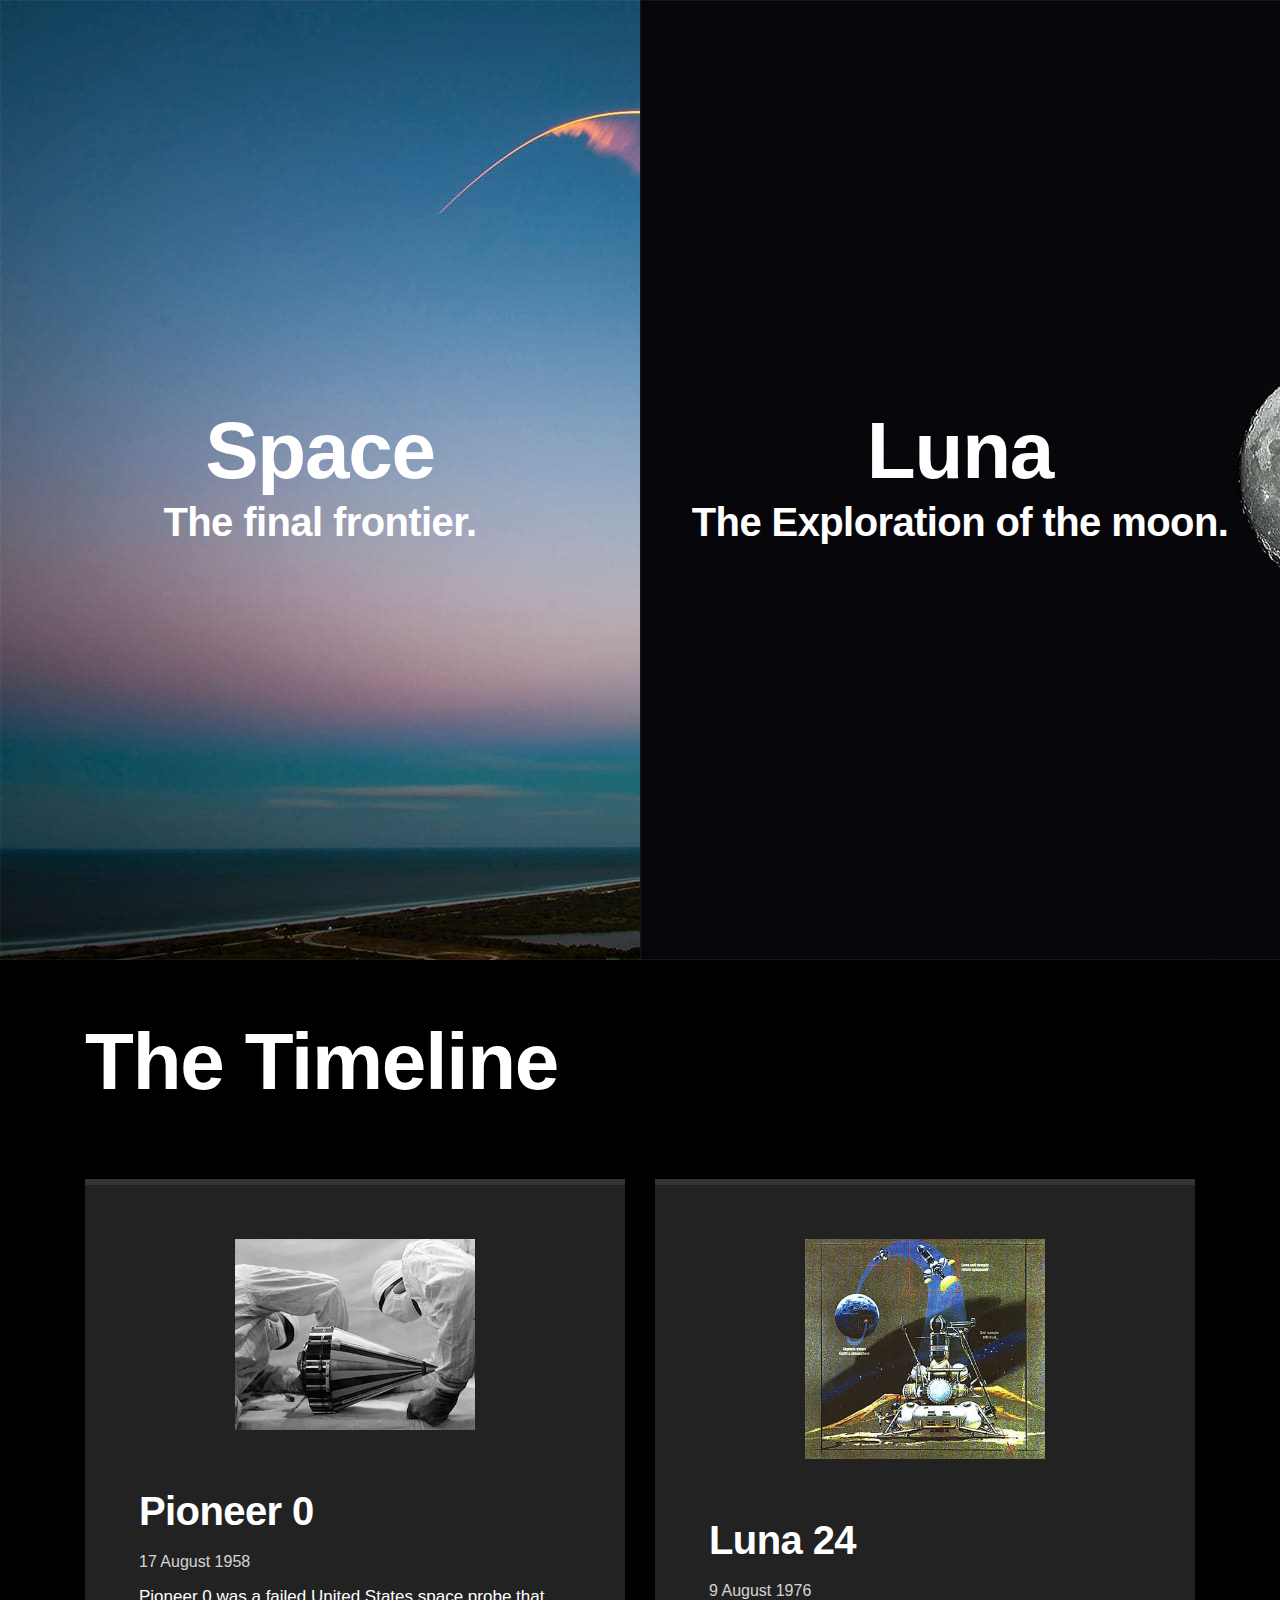
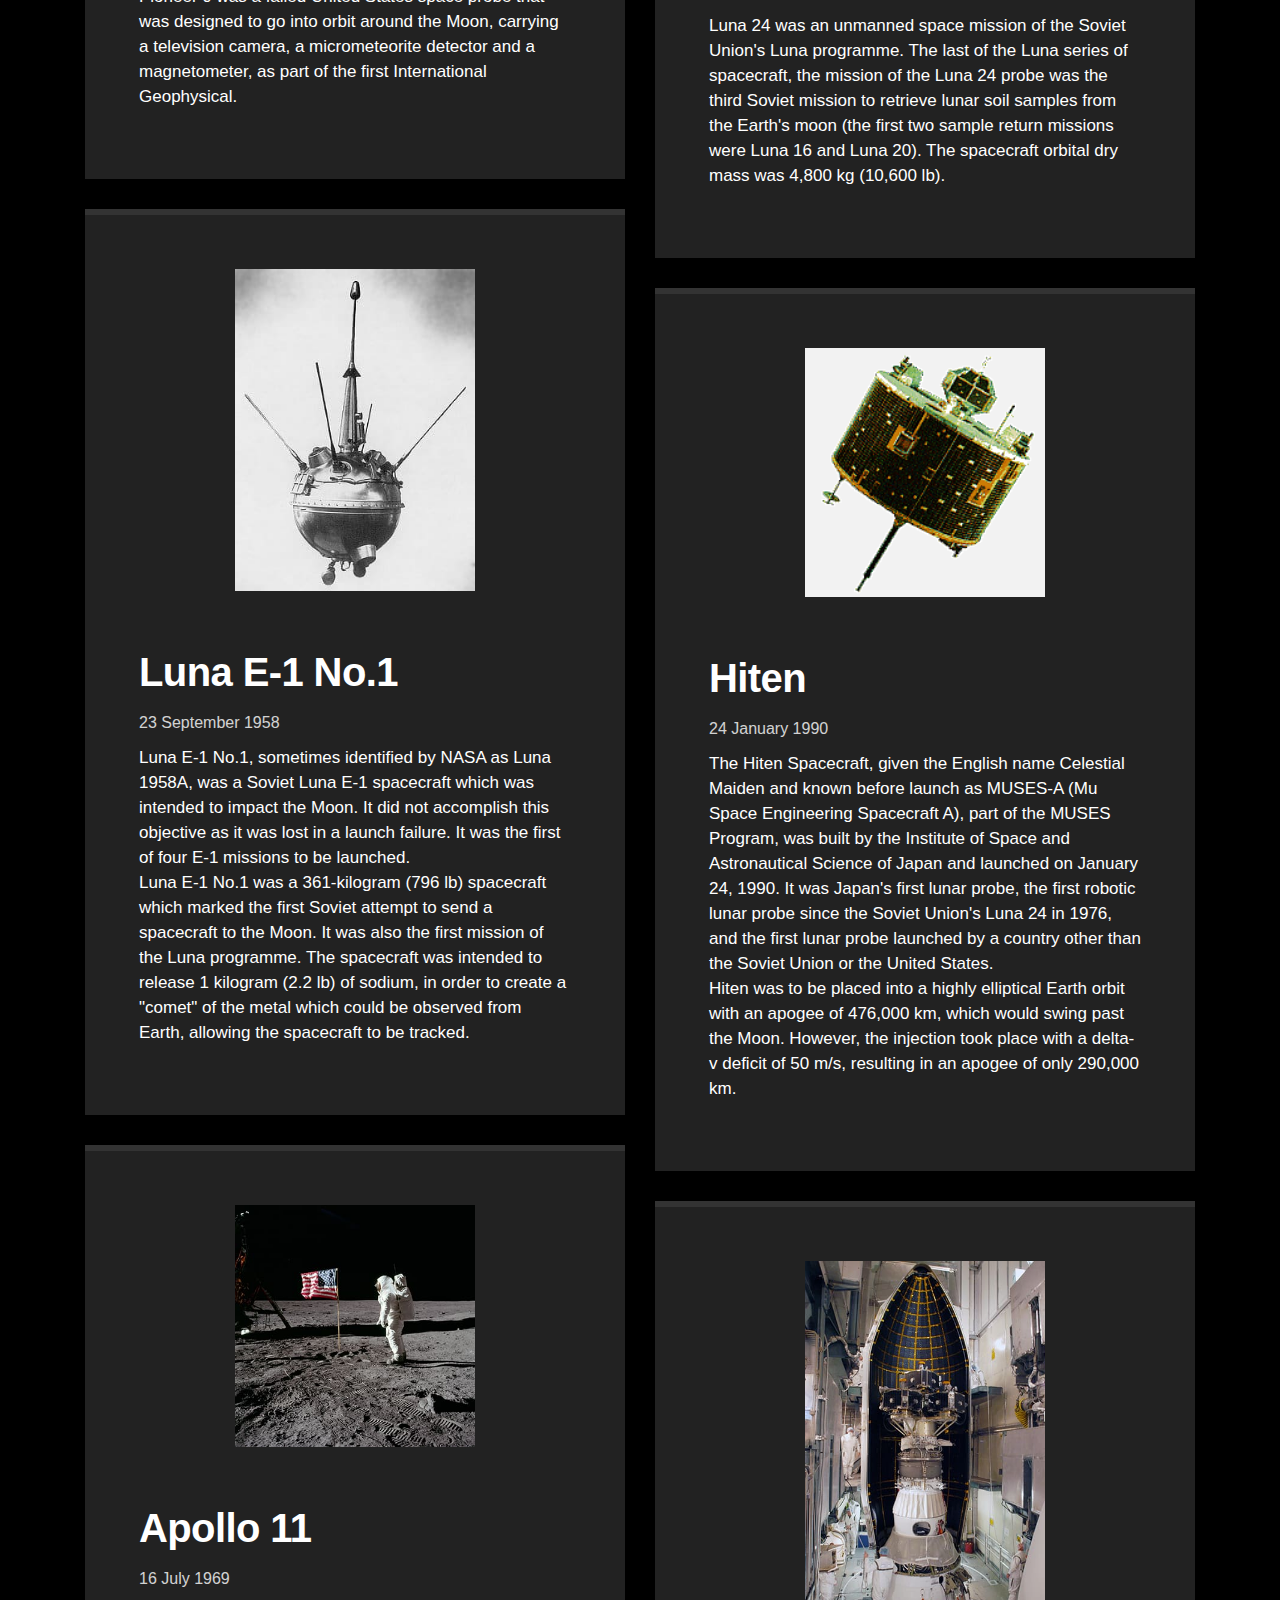
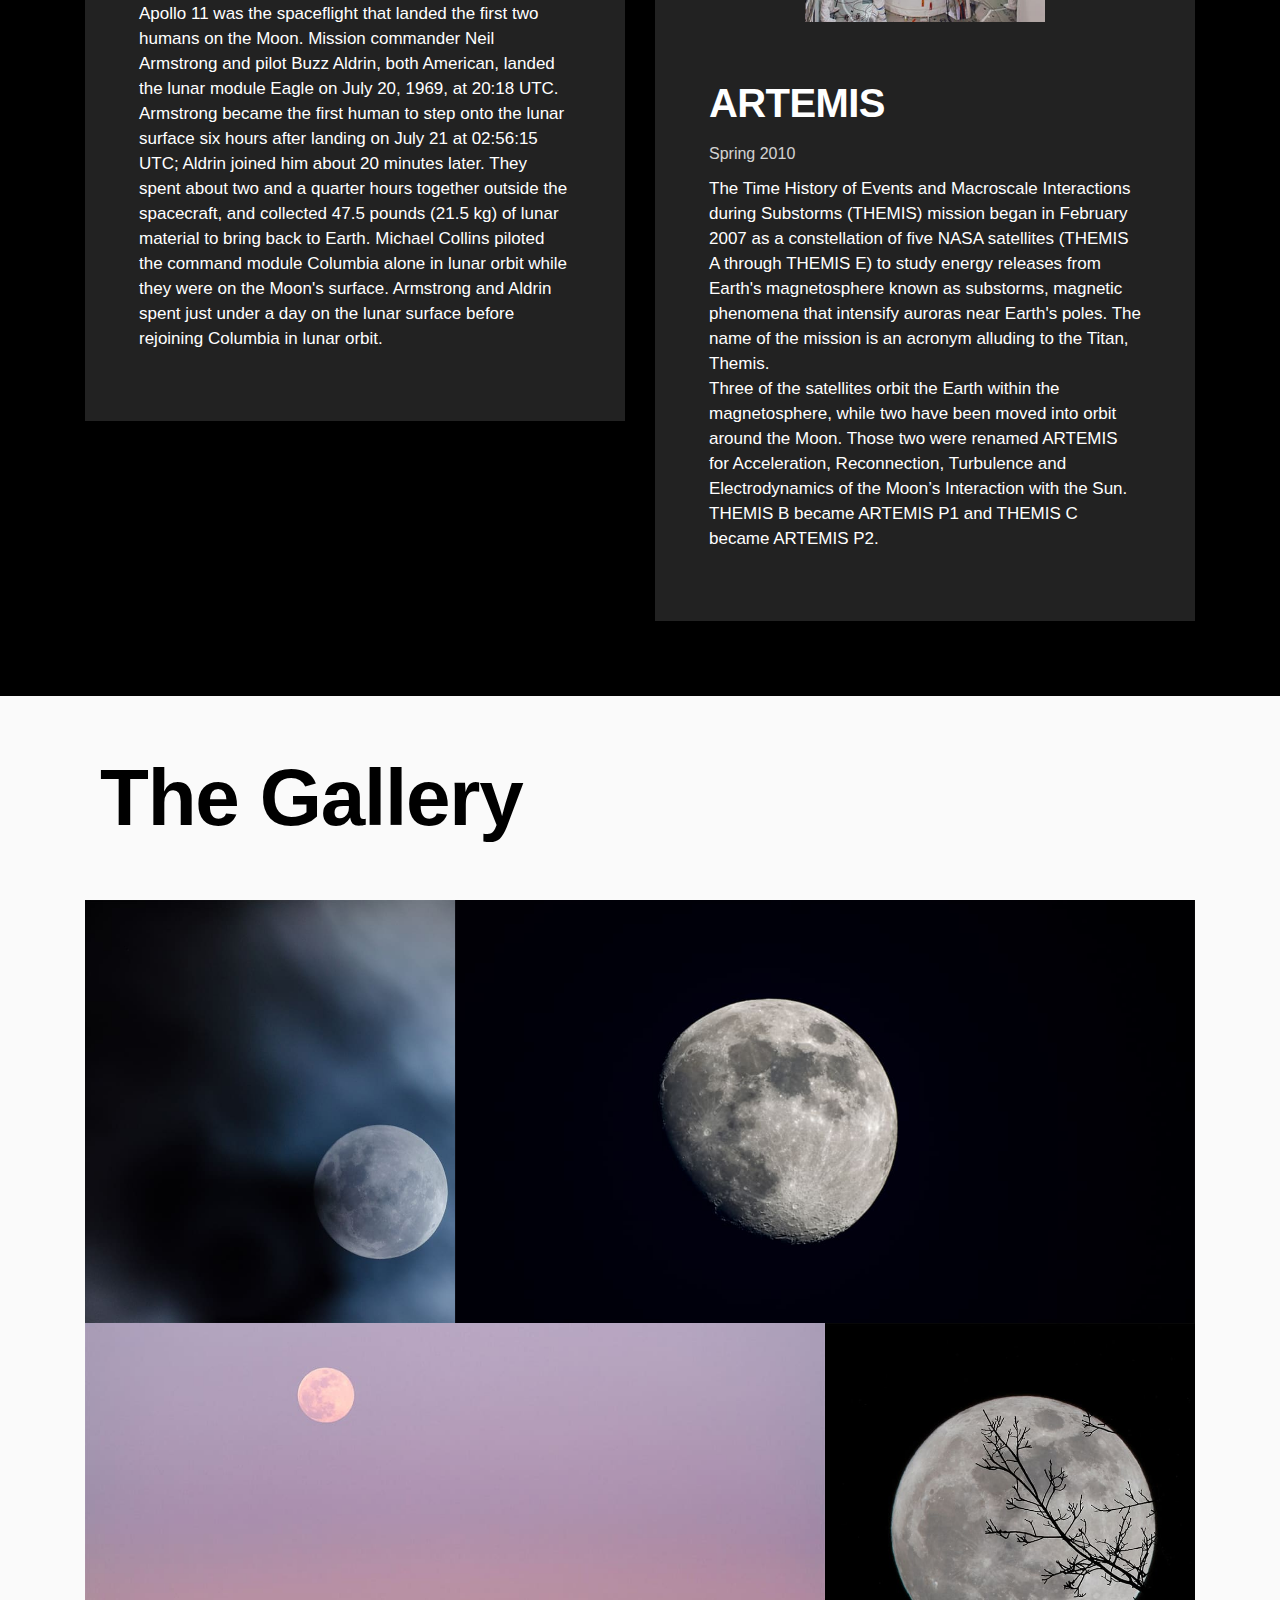
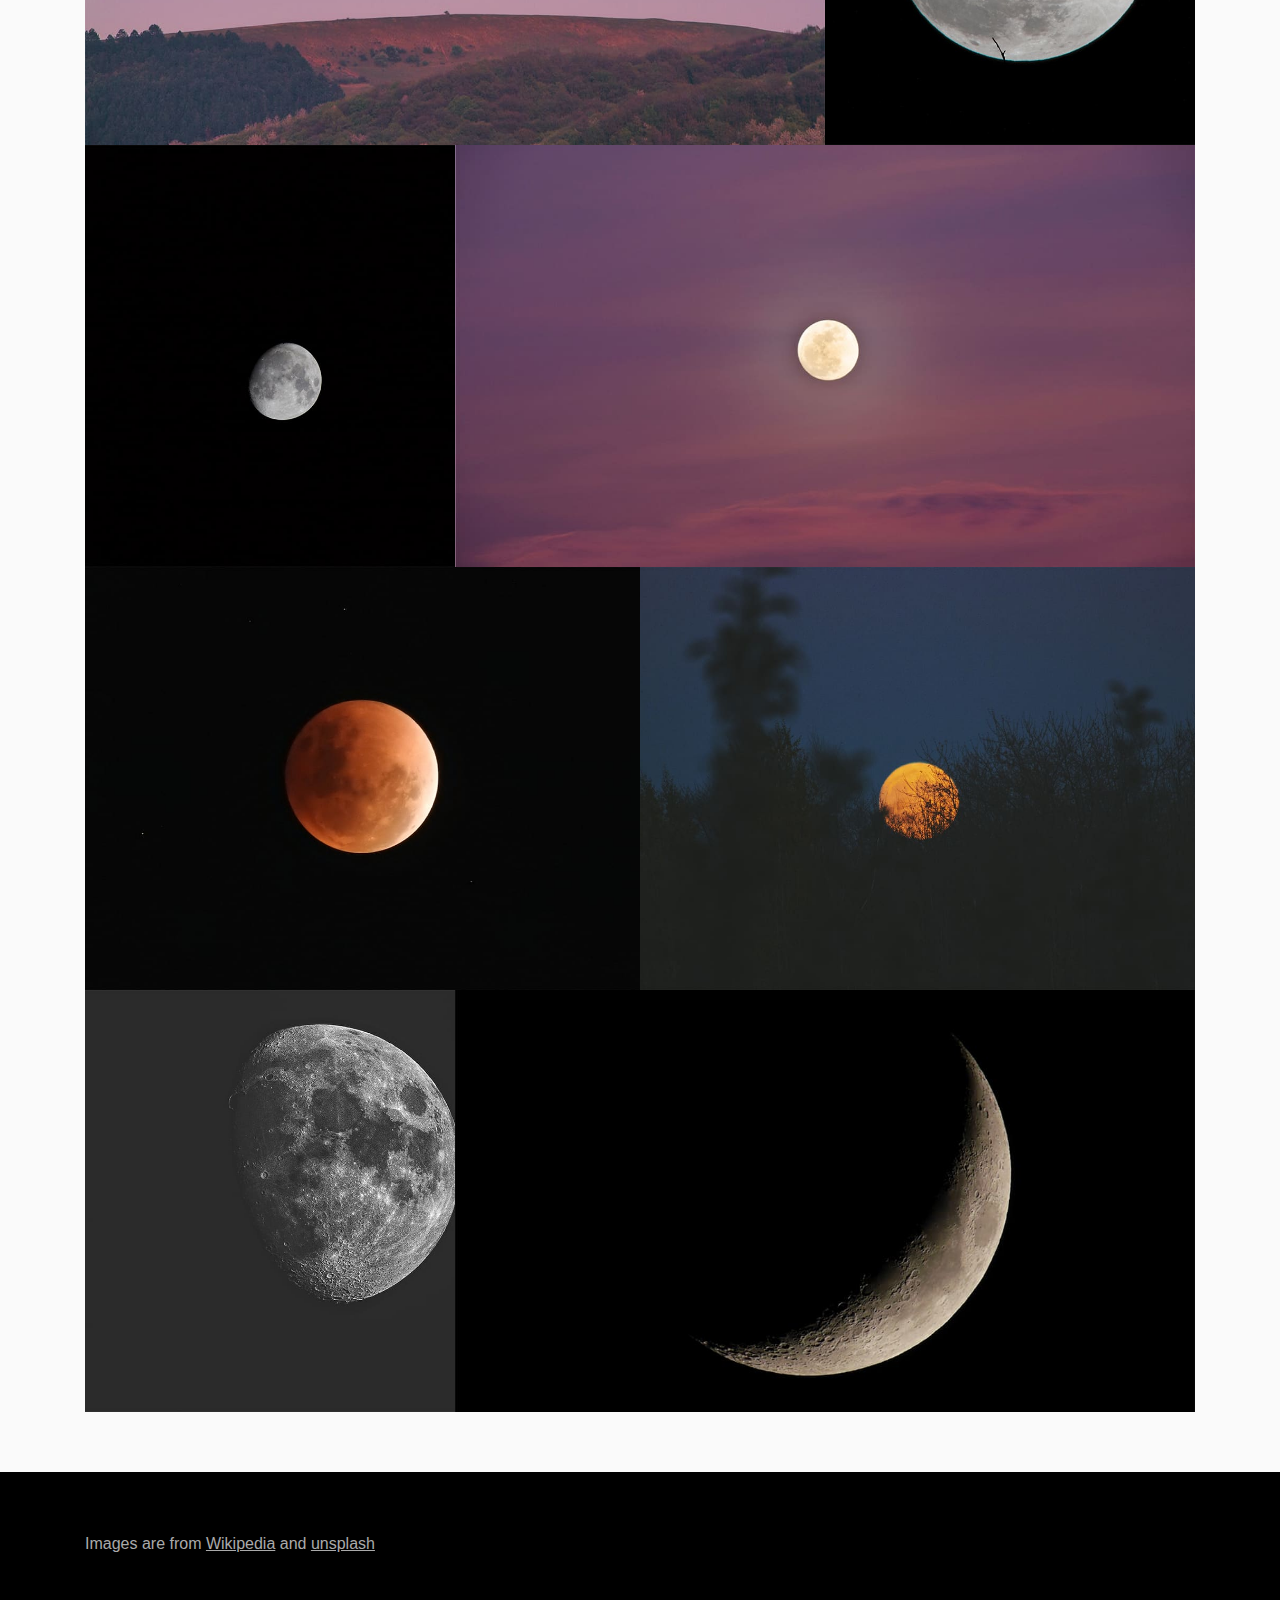
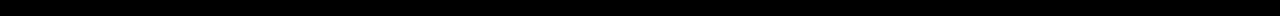
==== index.html @ 2ad918cb "push it!" ====
<!-- Hogarth Luna Test - Version 0.0.2 -->
<!doctype html>
<html lang="en">

<head>
    <meta charset="utf-8">
    <title>Luna - The exploration of the moon - Test</title>
    <meta name="viewport" content="width=device-width, initial-scale=1">
    <meta http-equiv="X-UA-Compatible" content="IE=edge">
    <meta name="description" content="Luna - The exploration of the moon - Test">
    <meta property="og:title" content="Luna - The exploration of the moon - Test">
    <meta property="og:description" content="Luna - The exploration of the moon - Test">
    <meta name="format-detection" content="telephone=no">
    <link rel="icon" type="image/png" href="/favicon/favicon_32x32.png" sizes="32x32">
    <link rel="icon" type="image/png" href="/favicon/favicon_16x16.png" sizes="16x16">
    
    <link rel="stylesheet" href="css/style.css" />
    <link rel="stylesheet" type="text/css" href="css/custom.css">
</head>

<body class='home'>

    <div class="hero-container">
        <section class="hero hero-unit-final-frontier">
                <figure class="hero-image"></figure>
                <div class="hero-copy">
                    <h2>Space</h2>
                    <h3>The final frontier.</h3>
                </div>
        </section>
    </div>
    <div class="secondary-hero-container">
        <section class="hero hero-unit-moon-exploration">
        <figure class="hero-image"></figure>
        <div class="hero-copy">
            <h2>Luna</h2>
            <h3>The Exploration of the moon.</h3>
        </div>
        </section>
    </div>
    <div class="row">
    <section class="timeline">
        <div class="container">
            <div class="row">
                <div class="col-12">
                    <h2 class='section-headline'>The Timeline</h2>
                </div>
            </div>
            <div class="row">
                <div class="col-12 col-lg-6">
                    <div class="timeline-item timeline-1">
                        <img src="images/timeline/pioneer.jpg" width='240' alt="Pioneer 0" class="timeline-item-image">
                        <div class="timeline-item-content">
                            <h3>Pioneer 0</h3>
                            <time>17 August 1958</time>
                            <p>Pioneer 0 was a failed United States space probe that was designed to go into orbit around the Moon, carrying a television camera, a micrometeorite detector and a magnetometer, as part of the first International Geophysical.</p>
                        </div>
                    </div>
                    <div class="timeline-item timeline-2">
                        <img src="images/timeline/luna-1.jpg" width='240' alt="Luna E-1 No.1" class="timeline-item-image">
                        <div class="timeline-item-content">
                            <h3>Luna E-1 No.1</h3>
                            <time>23 September 1958</time>
                            <p>Luna E-1 No.1, sometimes identified by NASA as Luna 1958A, was a Soviet Luna E-1 spacecraft which was intended to impact the Moon. It did not accomplish this objective as it was lost in a launch failure. It was the first of four E-1 missions to be launched.
                                <br/> Luna E-1 No.1 was a 361-kilogram (796 lb) spacecraft which marked the first Soviet attempt to send a spacecraft to the Moon. It was also the first mission of the Luna programme. The spacecraft was intended to release 1 kilogram (2.2 lb) of sodium, in order to create a "comet" of the metal which could be observed from Earth, allowing the spacecraft to be tracked.</p>
                        </div>
                    </div>
                    <div class="timeline-item timeline-3">
                        <img src="images/timeline/apollo-11.jpg" width='240' alt="Apollo 11" class="timeline-item-image">
                        <div class="timeline-item-content">
                            <h3>Apollo 11</h3>
                            <time>16 July 1969</time>
                            <p>Apollo 11 was the spaceflight that landed the first two humans on the Moon. Mission commander Neil Armstrong and pilot Buzz Aldrin, both American, landed the lunar module Eagle on July 20, 1969, at 20:18 UTC. Armstrong became the first human to step onto the lunar surface six hours after landing on July 21 at 02:56:15 UTC; Aldrin joined him about 20 minutes later. They spent about two and a quarter hours together outside the spacecraft, and collected 47.5 pounds (21.5 kg) of lunar material to bring back to Earth. Michael Collins piloted the command module Columbia alone in lunar orbit while they were on the Moon's surface. Armstrong and Aldrin spent just under a day on the lunar surface before rejoining Columbia in lunar orbit.</p>
                        </div>
                    </div>
                </div>
                <div class="col-12 col-lg-6">
                    <div class="timeline-item timeline-4">
                        <img src="images/timeline/luna-24.jpg" width='240' alt="Luna 24" class="timeline-item-image">
                        <div class="timeline-item-content">
                            <h3>Luna 24</h3>
                            <time>9 August 1976</time>
                            <p>Luna 24 was an unmanned space mission of the Soviet Union's Luna programme. The last of the Luna series of spacecraft, the mission of the Luna 24 probe was the third Soviet mission to retrieve lunar soil samples from the Earth's moon (the first two sample return missions were Luna 16 and Luna 20). The spacecraft orbital dry mass was 4,800 kg (10,600 lb).</p>
                        </div>
                    </div>
                    <div class="timeline-item timeline-5">
                        <img src="images/timeline/hiten.jpg" width='240' alt="Hiten" class="timeline-item-image">
                        <div class="timeline-item-content">
                            <h3>Hiten</h3>
                            <time>24 January 1990</time>
                            <p>The Hiten Spacecraft, given the English name Celestial Maiden and known before launch as MUSES-A (Mu Space Engineering Spacecraft A), part of the MUSES Program, was built by the Institute of Space and Astronautical Science of Japan and launched on January 24, 1990. It was Japan's first lunar probe, the first robotic lunar probe since the Soviet Union's Luna 24 in 1976, and the first lunar probe launched by a country other than the Soviet Union or the United States.
                                <br/> Hiten was to be placed into a highly elliptical Earth orbit with an apogee of 476,000 km, which would swing past the Moon. However, the injection took place with a delta-v deficit of 50 m/s, resulting in an apogee of only 290,000 km.</p>
                        </div>
                    </div>
                    <div class="timeline-item timeline-6">
                        <img src="images/timeline/artemis.jpg" width='240' alt="ARTEMIS" class="timeline-item-image">
                        <div class="timeline-item-content">
                            <h3>ARTEMIS</h3>
                            <time>Spring 2010</time>
                            <p>The Time History of Events and Macroscale Interactions during Substorms (THEMIS) mission began in February 2007 as a constellation of five NASA satellites (THEMIS A through THEMIS E) to study energy releases from Earth's magnetosphere known as substorms, magnetic phenomena that intensify auroras near Earth's poles. The name of the mission is an acronym alluding to the Titan, Themis.
                                <br> Three of the satellites orbit the Earth within the magnetosphere, while two have been moved into orbit around the Moon. Those two were renamed ARTEMIS for Acceleration, Reconnection, Turbulence and Electrodynamics of the Moon’s Interaction with the Sun. THEMIS B became ARTEMIS P1 and THEMIS C became ARTEMIS P2.</p>
                        </div>
                    </div>
                </div>
            </div>
        </div>
    </section>
    </div>
    <div class="row">
    <section class="gallery">
        <div class="container">
            <div>
                <div class="col-12">
                    <h2 class='section-headline'>The Gallery</h2>
                </div>
            </div>
            <div class="row">
                <div class="col-12">
                    <div class="gallery-grid">
                        <div class="gallery-photo grid-third grid-left">
                            <figure class='image-moon-1'></figure>
                        </div>
                        <div class="gallery-photo grid-two-third grid-right">
                            <figure class='image-moon-2'></figure>
                        </div>
                        <div class="gallery-photo grid-two-third grid-left">
                            <figure class='image-moon-3'></figure>
                        </div>
                        <div class="gallery-photo grid-third grid-right">
                            <figure class='image-moon-4'></figure>
                        </div>
                        <div class="gallery-photo grid-third grid-left">
                            <figure class='image-moon-5'></figure>
                        </div>
                        <div class="gallery-photo grid-two-third grid-right">
                            <figure class='image-moon-6'></figure>
                        </div>
                        <div class="gallery-photo grid-half grid-left small-hide">
                            <figure class='image-moon-7'></figure>
                        </div>
                        <div class="gallery-photo grid-half grid-right small-hide">
                            <figure class='image-moon-8'></figure>
                        </div>
                        <div class="gallery-photo grid-third grid-left">
                            <figure class='image-moon-9'></figure>
                        </div>
                        <div class="gallery-photo grid-two-third grid-right">
                            <figure class='image-moon-10'></figure>
                        </div>
                    </div>
                </div>
            </div>
        </div>
    </section>
    </div>
    <div class="row">
    <footer class='footer'>
        <div class="container">
            <div class="row">
                <div class="col-12">
                    <ul class='footer-list'>
                        <li class='footer-list-item'>Images are from <a href="https://en.wikipedia.org/wiki/Main_Page" target="_blank">Wikipedia</a> and <a href="https://unsplash.com/" target="_blank">unsplash</a></li>
                    </ul>
                </div>
            </div>
        </div>
    </footer>
    </div>
</body>

</html>
---- css/style.css ----
*,:after,:before{-webkit-box-sizing:border-box;box-sizing:border-box}html{font-family:sans-serif;line-height:1.15;-webkit-text-size-adjust:100%;-ms-text-size-adjust:100%;-ms-overflow-style:scrollbar;-webkit-tap-highlight-color:transparent}@-ms-viewport{width:device-width}article,aside,figcaption,figure,footer,header,hgroup,main,nav,section{display:block}body{margin:0;font-family:-apple-system,BlinkMacSystemFont,Segoe UI,Roboto,Helvetica Neue,Arial,sans-serif;font-size:1rem;font-weight:400;line-height:1.5;color:#212529;text-align:left;background-color:#fff}[tabindex="-1"]:focus{outline:0!important}hr{-webkit-box-sizing:content-box;box-sizing:content-box;height:0;overflow:visible}h1,h2,h3,h4,h5,h6{margin-top:0;margin-bottom:.5rem}p{margin-top:0;margin-bottom:1rem}abbr[data-original-title],abbr[title]{text-decoration:underline;-webkit-text-decoration:underline dotted;text-decoration:underline dotted;cursor:help;border-bottom:0}address{font-style:normal;line-height:inherit}address,dl,ol,ul{margin-bottom:1rem}dl,ol,ul{margin-top:0}ol ol,ol ul,ul ol,ul ul{margin-bottom:0}dt{font-weight:700}dd{margin-bottom:.5rem;margin-left:0}blockquote{margin:0 0 1rem}dfn{font-style:italic}b,strong{font-weight:bolder}small{font-size:80%}sub,sup{position:relative;font-size:75%;line-height:0;vertical-align:baseline}sub{bottom:-.25em}sup{top:-.5em}a{color:#007bff;text-decoration:none;background-color:transparent;-webkit-text-decoration-skip:objects}a:hover{color:#0056b3;text-decoration:underline}a:not([href]):not([tabindex]),a:not([href]):not([tabindex]):focus,a:not([href]):not([tabindex]):hover{color:inherit;text-decoration:none}a:not([href]):not([tabindex]):focus{outline:0}code,kbd,pre,samp{font-family:SFMono-Regular,Menlo,Monaco,Consolas,Liberation Mono,Courier New,monospace;font-size:1em}pre{margin-top:0;margin-bottom:1rem;overflow:auto;-ms-overflow-style:scrollbar}figure{margin:0 0 1rem}img{vertical-align:middle;border-style:none}svg:not(:root){overflow:hidden}table{border-collapse:collapse}caption{padding-top:.75rem;padding-bottom:.75rem;color:#6c757d;text-align:left;caption-side:bottom}th{text-align:inherit}label{display:inline-block;margin-bottom:.5rem}button{border-radius:0}button:focus{outline:1px dotted;outline:5px auto -webkit-focus-ring-color}button,input,optgroup,select,textarea{margin:0;font-family:inherit;font-size:inherit;line-height:inherit}button,input{overflow:visible}button,select{text-transform:none}[type=reset],[type=submit],button,html [type=button]{-webkit-appearance:button}[type=button]::-moz-focus-inner,[type=reset]::-moz-focus-inner,[type=submit]::-moz-focus-inner,button::-moz-focus-inner{padding:0;border-style:none}input[type=checkbox],input[type=radio]{-webkit-box-sizing:border-box;box-sizing:border-box;padding:0}input[type=date],input[type=datetime-local],input[type=month],input[type=time]{-webkit-appearance:listbox}textarea{overflow:auto;resize:vertical}fieldset{min-width:0;padding:0;margin:0;border:0}legend{display:block;width:100%;max-width:100%;padding:0;margin-bottom:.5rem;font-size:1.5rem;line-height:inherit;color:inherit;white-space:normal}progress{vertical-align:baseline}[type=number]::-webkit-inner-spin-button,[type=number]::-webkit-outer-spin-button{height:auto}[type=search]{outline-offset:-2px;-webkit-appearance:none}[type=search]::-webkit-search-cancel-button,[type=search]::-webkit-search-decoration{-webkit-appearance:none}::-webkit-file-upload-button{font:inherit;-webkit-appearance:button}output{display:inline-block}summary{display:list-item;cursor:pointer}template{display:none}[hidden]{display:none!important}.h1,.h2,.h3,.h4,.h5,.h6,h1,h2,h3,h4,h5,h6{margin-bottom:.5rem;font-family:inherit;font-weight:500;line-height:1.2;color:inherit}.h1,h1{font-size:2.5rem}.h2,h2{font-size:2rem}.h3,h3{font-size:1.75rem}.h4,h4{font-size:1.5rem}.h5,h5{font-size:1.25rem}.h6,h6{font-size:1rem}.lead{font-size:1.25rem;font-weight:300}.display-1{font-size:6rem}.display-1,.display-2{font-weight:300;line-height:1.2}.display-2{font-size:5.5rem}.display-3{font-size:4.5rem}.display-3,.display-4{font-weight:300;line-height:1.2}.display-4{font-size:3.5rem}hr{margin-top:1rem;margin-bottom:1rem;border:0;border-top:1px solid rgba(0,0,0,.1)}.small,small{font-size:80%;font-weight:400}.mark,mark{padding:.2em;background-color:#fcf8e3}.list-inline,.list-unstyled{padding-left:0;list-style:none}.list-inline-item{display:inline-block}.list-inline-item:not(:last-child){margin-right:.5rem}.initialism{font-size:90%;text-transform:uppercase}.blockquote{margin-bottom:1rem;font-size:1.25rem}.blockquote-footer{display:block;font-size:80%;color:#6c757d}.blockquote-footer:before{content:"\2014 \00A0"}.container{width:100%;padding-right:15px;padding-left:15px;margin-right:auto;margin-left:auto}@media (min-width:576px){.container{max-width:540px}}@media (min-width:768px){.container{max-width:720px}}@media (min-width:992px){.container{max-width:960px}}@media (min-width:1200px){.container{max-width:1140px}}.container-fluid{width:100%;padding-right:15px;padding-left:15px;margin-right:auto;margin-left:auto}.row{display:-webkit-box;display:-ms-flexbox;display:flex;-ms-flex-wrap:wrap;flex-wrap:wrap;margin-right:-15px;margin-left:-15px}.no-gutters{margin-right:0;margin-left:0}.no-gutters>.col,.no-gutters>[class*=col-]{padding-right:0;padding-left:0}.col,.col-1,.col-2,.col-3,.col-4,.col-5,.col-6,.col-7,.col-8,.col-9,.col-10,.col-11,.col-12,.col-auto,.col-lg,.col-lg-1,.col-lg-2,.col-lg-3,.col-lg-4,.col-lg-5,.col-lg-6,.col-lg-7,.col-lg-8,.col-lg-9,.col-lg-10,.col-lg-11,.col-lg-12,.col-lg-auto,.col-md,.col-md-1,.col-md-2,.col-md-3,.col-md-4,.col-md-5,.col-md-6,.col-md-7,.col-md-8,.col-md-9,.col-md-10,.col-md-11,.col-md-12,.col-md-auto,.col-sm,.col-sm-1,.col-sm-2,.col-sm-3,.col-sm-4,.col-sm-5,.col-sm-6,.col-sm-7,.col-sm-8,.col-sm-9,.col-sm-10,.col-sm-11,.col-sm-12,.col-sm-auto,.col-xl,.col-xl-1,.col-xl-2,.col-xl-3,.col-xl-4,.col-xl-5,.col-xl-6,.col-xl-7,.col-xl-8,.col-xl-9,.col-xl-10,.col-xl-11,.col-xl-12,.col-xl-auto{position:relative;width:100%;min-height:1px;padding-right:15px;padding-left:15px}.col{-ms-flex-preferred-size:0;flex-basis:0;-webkit-box-flex:1;-ms-flex-positive:1;flex-grow:1;max-width:100%}.col-auto{-ms-flex:0 0 auto;flex:0 0 auto;width:auto;max-width:none}.col-1,.col-auto{-webkit-box-flex:0}.col-1{-ms-flex:0 0 8.33333%;flex:0 0 8.33333%;max-width:8.33333%}.col-2{-ms-flex:0 0 16.66667%;flex:0 0 16.66667%;max-width:16.66667%}.col-2,.col-3{-webkit-box-flex:0}.col-3{-ms-flex:0 0 25%;flex:0 0 25%;max-width:25%}.col-4{-ms-flex:0 0 33.33333%;flex:0 0 33.33333%;max-width:33.33333%}.col-4,.col-5{-webkit-box-flex:0}.col-5{-ms-flex:0 0 41.66667%;flex:0 0 41.66667%;max-width:41.66667%}.col-6{-ms-flex:0 0 50%;flex:0 0 50%;max-width:50%}.col-6,.col-7{-webkit-box-flex:0}.col-7{-ms-flex:0 0 58.33333%;flex:0 0 58.33333%;max-width:58.33333%}.col-8{-ms-flex:0 0 66.66667%;flex:0 0 66.66667%;max-width:66.66667%}.col-8,.col-9{-webkit-box-flex:0}.col-9{-ms-flex:0 0 75%;flex:0 0 75%;max-width:75%}.col-10{-ms-flex:0 0 83.33333%;flex:0 0 83.33333%;max-width:83.33333%}.col-10,.col-11{-webkit-box-flex:0}.col-11{-ms-flex:0 0 91.66667%;flex:0 0 91.66667%;max-width:91.66667%}.col-12{-webkit-box-flex:0;-ms-flex:0 0 100%;flex:0 0 100%;max-width:100%}.order-first{-webkit-box-ordinal-group:0;-ms-flex-order:-1;order:-1}.order-last{-webkit-box-ordinal-group:14;-ms-flex-order:13;order:13}.order-0{-webkit-box-ordinal-group:1;-ms-flex-order:0;order:0}.order-1{-webkit-box-ordinal-group:2;-ms-flex-order:1;order:1}.order-2{-webkit-box-ordinal-group:3;-ms-flex-order:2;order:2}.order-3{-webkit-box-ordinal-group:4;-ms-flex-order:3;order:3}.order-4{-webkit-box-ordinal-group:5;-ms-flex-order:4;order:4}.order-5{-webkit-box-ordinal-group:6;-ms-flex-order:5;order:5}.order-6{-webkit-box-ordinal-group:7;-ms-flex-order:6;order:6}.order-7{-webkit-box-ordinal-group:8;-ms-flex-order:7;order:7}.order-8{-webkit-box-ordinal-group:9;-ms-flex-order:8;order:8}.order-9{-webkit-box-ordinal-group:10;-ms-flex-order:9;order:9}.order-10{-webkit-box-ordinal-group:11;-ms-flex-order:10;order:10}.order-11{-webkit-box-ordinal-group:12;-ms-flex-order:11;order:11}.order-12{-webkit-box-ordinal-group:13;-ms-flex-order:12;order:12}.offset-1{margin-left:8.33333%}.offset-2{margin-left:16.66667%}.offset-3{margin-left:25%}.offset-4{margin-left:33.33333%}.offset-5{margin-left:41.66667%}.offset-6{margin-left:50%}.offset-7{margin-left:58.33333%}.offset-8{margin-left:66.66667%}.offset-9{margin-left:75%}.offset-10{margin-left:83.33333%}.offset-11{margin-left:91.66667%}@media (min-width:576px){.col-sm{-ms-flex-preferred-size:0;flex-basis:0;-webkit-box-flex:1;-ms-flex-positive:1;flex-grow:1;max-width:100%}.col-sm-auto{-webkit-box-flex:0;-ms-flex:0 0 auto;flex:0 0 auto;width:auto;max-width:none}.col-sm-1{-webkit-box-flex:0;-ms-flex:0 0 8.33333%;flex:0 0 8.33333%;max-width:8.33333%}.col-sm-2{-webkit-box-flex:0;-ms-flex:0 0 16.66667%;flex:0 0 16.66667%;max-width:16.66667%}.col-sm-3{-webkit-box-flex:0;-ms-flex:0 0 25%;flex:0 0 25%;max-width:25%}.col-sm-4{-webkit-box-flex:0;-ms-flex:0 0 33.33333%;flex:0 0 33.33333%;max-width:33.33333%}.col-sm-5{-webkit-box-flex:0;-ms-flex:0 0 41.66667%;flex:0 0 41.66667%;max-width:41.66667%}.col-sm-6{-webkit-box-flex:0;-ms-flex:0 0 50%;flex:0 0 50%;max-width:50%}.col-sm-7{-webkit-box-flex:0;-ms-flex:0 0 58.33333%;flex:0 0 58.33333%;max-width:58.33333%}.col-sm-8{-webkit-box-flex:0;-ms-flex:0 0 66.66667%;flex:0 0 66.66667%;max-width:66.66667%}.col-sm-9{-webkit-box-flex:0;-ms-flex:0 0 75%;flex:0 0 75%;max-width:75%}.col-sm-10{-webkit-box-flex:0;-ms-flex:0 0 83.33333%;flex:0 0 83.33333%;max-width:83.33333%}.col-sm-11{-webkit-box-flex:0;-ms-flex:0 0 91.66667%;flex:0 0 91.66667%;max-width:91.66667%}.col-sm-12{-webkit-box-flex:0;-ms-flex:0 0 100%;flex:0 0 100%;max-width:100%}.order-sm-first{-webkit-box-ordinal-group:0;-ms-flex-order:-1;order:-1}.order-sm-last{-webkit-box-ordinal-group:14;-ms-flex-order:13;order:13}.order-sm-0{-webkit-box-ordinal-group:1;-ms-flex-order:0;order:0}.order-sm-1{-webkit-box-ordinal-group:2;-ms-flex-order:1;order:1}.order-sm-2{-webkit-box-ordinal-group:3;-ms-flex-order:2;order:2}.order-sm-3{-webkit-box-ordinal-group:4;-ms-flex-order:3;order:3}.order-sm-4{-webkit-box-ordinal-group:5;-ms-flex-order:4;order:4}.order-sm-5{-webkit-box-ordinal-group:6;-ms-flex-order:5;order:5}.order-sm-6{-webkit-box-ordinal-group:7;-ms-flex-order:6;order:6}.order-sm-7{-webkit-box-ordinal-group:8;-ms-flex-order:7;order:7}.order-sm-8{-webkit-box-ordinal-group:9;-ms-flex-order:8;order:8}.order-sm-9{-webkit-box-ordinal-group:10;-ms-flex-order:9;order:9}.order-sm-10{-webkit-box-ordinal-group:11;-ms-flex-order:10;order:10}.order-sm-11{-webkit-box-ordinal-group:12;-ms-flex-order:11;order:11}.order-sm-12{-webkit-box-ordinal-group:13;-ms-flex-order:12;order:12}.offset-sm-0{margin-left:0}.offset-sm-1{margin-left:8.33333%}.offset-sm-2{margin-left:16.66667%}.offset-sm-3{margin-left:25%}.offset-sm-4{margin-left:33.33333%}.offset-sm-5{margin-left:41.66667%}.offset-sm-6{margin-left:50%}.offset-sm-7{margin-left:58.33333%}.offset-sm-8{margin-left:66.66667%}.offset-sm-9{margin-left:75%}.offset-sm-10{margin-left:83.33333%}.offset-sm-11{margin-left:91.66667%}}@media (min-width:768px){.col-md{-ms-flex-preferred-size:0;flex-basis:0;-webkit-box-flex:1;-ms-flex-positive:1;flex-grow:1;max-width:100%}.col-md-auto{-webkit-box-flex:0;-ms-flex:0 0 auto;flex:0 0 auto;width:auto;max-width:none}.col-md-1{-webkit-box-flex:0;-ms-flex:0 0 8.33333%;flex:0 0 8.33333%;max-width:8.33333%}.col-md-2{-webkit-box-flex:0;-ms-flex:0 0 16.66667%;flex:0 0 16.66667%;max-width:16.66667%}.col-md-3{-webkit-box-flex:0;-ms-flex:0 0 25%;flex:0 0 25%;max-width:25%}.col-md-4{-webkit-box-flex:0;-ms-flex:0 0 33.33333%;flex:0 0 33.33333%;max-width:33.33333%}.col-md-5{-webkit-box-flex:0;-ms-flex:0 0 41.66667%;flex:0 0 41.66667%;max-width:41.66667%}.col-md-6{-webkit-box-flex:0;-ms-flex:0 0 50%;flex:0 0 50%;max-width:50%}.col-md-7{-webkit-box-flex:0;-ms-flex:0 0 58.33333%;flex:0 0 58.33333%;max-width:58.33333%}.col-md-8{-webkit-box-flex:0;-ms-flex:0 0 66.66667%;flex:0 0 66.66667%;max-width:66.66667%}.col-md-9{-webkit-box-flex:0;-ms-flex:0 0 75%;flex:0 0 75%;max-width:75%}.col-md-10{-webkit-box-flex:0;-ms-flex:0 0 83.33333%;flex:0 0 83.33333%;max-width:83.33333%}.col-md-11{-webkit-box-flex:0;-ms-flex:0 0 91.66667%;flex:0 0 91.66667%;max-width:91.66667%}.col-md-12{-webkit-box-flex:0;-ms-flex:0 0 100%;flex:0 0 100%;max-width:100%}.order-md-first{-webkit-box-ordinal-group:0;-ms-flex-order:-1;order:-1}.order-md-last{-webkit-box-ordinal-group:14;-ms-flex-order:13;order:13}.order-md-0{-webkit-box-ordinal-group:1;-ms-flex-order:0;order:0}.order-md-1{-webkit-box-ordinal-group:2;-ms-flex-order:1;order:1}.order-md-2{-webkit-box-ordinal-group:3;-ms-flex-order:2;order:2}.order-md-3{-webkit-box-ordinal-group:4;-ms-flex-order:3;order:3}.order-md-4{-webkit-box-ordinal-group:5;-ms-flex-order:4;order:4}.order-md-5{-webkit-box-ordinal-group:6;-ms-flex-order:5;order:5}.order-md-6{-webkit-box-ordinal-group:7;-ms-flex-order:6;order:6}.order-md-7{-webkit-box-ordinal-group:8;-ms-flex-order:7;order:7}.order-md-8{-webkit-box-ordinal-group:9;-ms-flex-order:8;order:8}.order-md-9{-webkit-box-ordinal-group:10;-ms-flex-order:9;order:9}.order-md-10{-webkit-box-ordinal-group:11;-ms-flex-order:10;order:10}.order-md-11{-webkit-box-ordinal-group:12;-ms-flex-order:11;order:11}.order-md-12{-webkit-box-ordinal-group:13;-ms-flex-order:12;order:12}.offset-md-0{margin-left:0}.offset-md-1{margin-left:8.33333%}.offset-md-2{margin-left:16.66667%}.offset-md-3{margin-left:25%}.offset-md-4{margin-left:33.33333%}.offset-md-5{margin-left:41.66667%}.offset-md-6{margin-left:50%}.offset-md-7{margin-left:58.33333%}.offset-md-8{margin-left:66.66667%}.offset-md-9{margin-left:75%}.offset-md-10{margin-left:83.33333%}.offset-md-11{margin-left:91.66667%}}@media (min-width:992px){.col-lg{-ms-flex-preferred-size:0;flex-basis:0;-webkit-box-flex:1;-ms-flex-positive:1;flex-grow:1;max-width:100%}.col-lg-auto{-webkit-box-flex:0;-ms-flex:0 0 auto;flex:0 0 auto;width:auto;max-width:none}.col-lg-1{-webkit-box-flex:0;-ms-flex:0 0 8.33333%;flex:0 0 8.33333%;max-width:8.33333%}.col-lg-2{-webkit-box-flex:0;-ms-flex:0 0 16.66667%;flex:0 0 16.66667%;max-width:16.66667%}.col-lg-3{-webkit-box-flex:0;-ms-flex:0 0 25%;flex:0 0 25%;max-width:25%}.col-lg-4{-webkit-box-flex:0;-ms-flex:0 0 33.33333%;flex:0 0 33.33333%;max-width:33.33333%}.col-lg-5{-webkit-box-flex:0;-ms-flex:0 0 41.66667%;flex:0 0 41.66667%;max-width:41.66667%}.col-lg-6{-webkit-box-flex:0;-ms-flex:0 0 50%;flex:0 0 50%;max-width:50%}.col-lg-7{-webkit-box-flex:0;-ms-flex:0 0 58.33333%;flex:0 0 58.33333%;max-width:58.33333%}.col-lg-8{-webkit-box-flex:0;-ms-flex:0 0 66.66667%;flex:0 0 66.66667%;max-width:66.66667%}.col-lg-9{-webkit-box-flex:0;-ms-flex:0 0 75%;flex:0 0 75%;max-width:75%}.col-lg-10{-webkit-box-flex:0;-ms-flex:0 0 83.33333%;flex:0 0 83.33333%;max-width:83.33333%}.col-lg-11{-webkit-box-flex:0;-ms-flex:0 0 91.66667%;flex:0 0 91.66667%;max-width:91.66667%}.col-lg-12{-webkit-box-flex:0;-ms-flex:0 0 100%;flex:0 0 100%;max-width:100%}.order-lg-first{-webkit-box-ordinal-group:0;-ms-flex-order:-1;order:-1}.order-lg-last{-webkit-box-ordinal-group:14;-ms-flex-order:13;order:13}.order-lg-0{-webkit-box-ordinal-group:1;-ms-flex-order:0;order:0}.order-lg-1{-webkit-box-ordinal-group:2;-ms-flex-order:1;order:1}.order-lg-2{-webkit-box-ordinal-group:3;-ms-flex-order:2;order:2}.order-lg-3{-webkit-box-ordinal-group:4;-ms-flex-order:3;order:3}.order-lg-4{-webkit-box-ordinal-group:5;-ms-flex-order:4;order:4}.order-lg-5{-webkit-box-ordinal-group:6;-ms-flex-order:5;order:5}.order-lg-6{-webkit-box-ordinal-group:7;-ms-flex-order:6;order:6}.order-lg-7{-webkit-box-ordinal-group:8;-ms-flex-order:7;order:7}.order-lg-8{-webkit-box-ordinal-group:9;-ms-flex-order:8;order:8}.order-lg-9{-webkit-box-ordinal-group:10;-ms-flex-order:9;order:9}.order-lg-10{-webkit-box-ordinal-group:11;-ms-flex-order:10;order:10}.order-lg-11{-webkit-box-ordinal-group:12;-ms-flex-order:11;order:11}.order-lg-12{-webkit-box-ordinal-group:13;-ms-flex-order:12;order:12}.offset-lg-0{margin-left:0}.offset-lg-1{margin-left:8.33333%}.offset-lg-2{margin-left:16.66667%}.offset-lg-3{margin-left:25%}.offset-lg-4{margin-left:33.33333%}.offset-lg-5{margin-left:41.66667%}.offset-lg-6{margin-left:50%}.offset-lg-7{margin-left:58.33333%}.offset-lg-8{margin-left:66.66667%}.offset-lg-9{margin-left:75%}.offset-lg-10{margin-left:83.33333%}.offset-lg-11{margin-left:91.66667%}}@media (min-width:1200px){.col-xl{-ms-flex-preferred-size:0;flex-basis:0;-webkit-box-flex:1;-ms-flex-positive:1;flex-grow:1;max-width:100%}.col-xl-auto{-webkit-box-flex:0;-ms-flex:0 0 auto;flex:0 0 auto;width:auto;max-width:none}.col-xl-1{-webkit-box-flex:0;-ms-flex:0 0 8.33333%;flex:0 0 8.33333%;max-width:8.33333%}.col-xl-2{-webkit-box-flex:0;-ms-flex:0 0 16.66667%;flex:0 0 16.66667%;max-width:16.66667%}.col-xl-3{-webkit-box-flex:0;-ms-flex:0 0 25%;flex:0 0 25%;max-width:25%}.col-xl-4{-webkit-box-flex:0;-ms-flex:0 0 33.33333%;flex:0 0 33.33333%;max-width:33.33333%}.col-xl-5{-webkit-box-flex:0;-ms-flex:0 0 41.66667%;flex:0 0 41.66667%;max-width:41.66667%}.col-xl-6{-webkit-box-flex:0;-ms-flex:0 0 50%;flex:0 0 50%;max-width:50%}.col-xl-7{-webkit-box-flex:0;-ms-flex:0 0 58.33333%;flex:0 0 58.33333%;max-width:58.33333%}.col-xl-8{-webkit-box-flex:0;-ms-flex:0 0 66.66667%;flex:0 0 66.66667%;max-width:66.66667%}.col-xl-9{-webkit-box-flex:0;-ms-flex:0 0 75%;flex:0 0 75%;max-width:75%}.col-xl-10{-webkit-box-flex:0;-ms-flex:0 0 83.33333%;flex:0 0 83.33333%;max-width:83.33333%}.col-xl-11{-webkit-box-flex:0;-ms-flex:0 0 91.66667%;flex:0 0 91.66667%;max-width:91.66667%}.col-xl-12{-webkit-box-flex:0;-ms-flex:0 0 100%;flex:0 0 100%;max-width:100%}.order-xl-first{-webkit-box-ordinal-group:0;-ms-flex-order:-1;order:-1}.order-xl-last{-webkit-box-ordinal-group:14;-ms-flex-order:13;order:13}.order-xl-0{-webkit-box-ordinal-group:1;-ms-flex-order:0;order:0}.order-xl-1{-webkit-box-ordinal-group:2;-ms-flex-order:1;order:1}.order-xl-2{-webkit-box-ordinal-group:3;-ms-flex-order:2;order:2}.order-xl-3{-webkit-box-ordinal-group:4;-ms-flex-order:3;order:3}.order-xl-4{-webkit-box-ordinal-group:5;-ms-flex-order:4;order:4}.order-xl-5{-webkit-box-ordinal-group:6;-ms-flex-order:5;order:5}.order-xl-6{-webkit-box-ordinal-group:7;-ms-flex-order:6;order:6}.order-xl-7{-webkit-box-ordinal-group:8;-ms-flex-order:7;order:7}.order-xl-8{-webkit-box-ordinal-group:9;-ms-flex-order:8;order:8}.order-xl-9{-webkit-box-ordinal-group:10;-ms-flex-order:9;order:9}.order-xl-10{-webkit-box-ordinal-group:11;-ms-flex-order:10;order:10}.order-xl-11{-webkit-box-ordinal-group:12;-ms-flex-order:11;order:11}.order-xl-12{-webkit-box-ordinal-group:13;-ms-flex-order:12;order:12}.offset-xl-0{margin-left:0}.offset-xl-1{margin-left:8.33333%}.offset-xl-2{margin-left:16.66667%}.offset-xl-3{margin-left:25%}.offset-xl-4{margin-left:33.33333%}.offset-xl-5{margin-left:41.66667%}.offset-xl-6{margin-left:50%}.offset-xl-7{margin-left:58.33333%}.offset-xl-8{margin-left:66.66667%}.offset-xl-9{margin-left:75%}.offset-xl-10{margin-left:83.33333%}.offset-xl-11{margin-left:91.66667%}}.fade{-webkit-transition:opacity .15s linear;transition:opacity .15s linear}@media screen and (prefers-reduced-motion:reduce){.fade{-webkit-transition:none;transition:none}}.fade:not(.show){opacity:0}.collapse:not(.show){display:none}.collapsing{position:relative;height:0;overflow:hidden;-webkit-transition:height .35s ease;transition:height .35s ease}@media screen and (prefers-reduced-motion:reduce){.collapsing{-webkit-transition:none;transition:none}}.media{display:-webkit-box;display:-ms-flexbox;display:flex;-webkit-box-align:start;-ms-flex-align:start;align-items:flex-start}.media-body{-webkit-box-flex:1;-ms-flex:1;flex:1}.align-baseline{vertical-align:baseline!important}.align-top{vertical-align:top!important}.align-middle{vertical-align:middle!important}.align-bottom{vertical-align:bottom!important}.align-text-bottom{vertical-align:text-bottom!important}.align-text-top{vertical-align:text-top!important}.bg-primary{background-color:#007bff!important}a.bg-primary:focus,a.bg-primary:hover,button.bg-primary:focus,button.bg-primary:hover{background-color:#0062cc!important}.bg-secondary{background-color:#6c757d!important}a.bg-secondary:focus,a.bg-secondary:hover,button.bg-secondary:focus,button.bg-secondary:hover{background-color:#545b62!important}.bg-success{background-color:#28a745!important}a.bg-success:focus,a.bg-success:hover,button.bg-success:focus,button.bg-success:hover{background-color:#1e7e34!important}.bg-info{background-color:#17a2b8!important}a.bg-info:focus,a.bg-info:hover,button.bg-info:focus,button.bg-info:hover{background-color:#117a8b!important}.bg-warning{background-color:#ffc107!important}a.bg-warning:focus,a.bg-warning:hover,button.bg-warning:focus,button.bg-warning:hover{background-color:#d39e00!important}.bg-danger{background-color:#dc3545!important}a.bg-danger:focus,a.bg-danger:hover,button.bg-danger:focus,button.bg-danger:hover{background-color:#bd2130!important}.bg-light{background-color:#f8f9fa!important}a.bg-light:focus,a.bg-light:hover,button.bg-light:focus,button.bg-light:hover{background-color:#dae0e5!important}.bg-dark{background-color:#343a40!important}a.bg-dark:focus,a.bg-dark:hover,button.bg-dark:focus,button.bg-dark:hover{background-color:#1d2124!important}.bg-white{background-color:#fff!important}.bg-transparent{background-color:transparent!important}.border{border:1px solid #dee2e6!important}.border-top{border-top:1px solid #dee2e6!important}.border-right{border-right:1px solid #dee2e6!important}.border-bottom{border-bottom:1px solid #dee2e6!important}.border-left{border-left:1px solid #dee2e6!important}.border-0{border:0!important}.border-top-0{border-top:0!important}.border-right-0{border-right:0!important}.border-bottom-0{border-bottom:0!important}.border-left-0{border-left:0!important}.border-primary{border-color:#007bff!important}.border-secondary{border-color:#6c757d!important}.border-success{border-color:#28a745!important}.border-info{border-color:#17a2b8!important}.border-warning{border-color:#ffc107!important}.border-danger{border-color:#dc3545!important}.border-light{border-color:#f8f9fa!important}.border-dark{border-color:#343a40!important}.border-white{border-color:#fff!important}.rounded{border-radius:.25rem!important}.rounded-top{border-top-left-radius:.25rem!important}.rounded-right,.rounded-top{border-top-right-radius:.25rem!important}.rounded-bottom,.rounded-right{border-bottom-right-radius:.25rem!important}.rounded-bottom,.rounded-left{border-bottom-left-radius:.25rem!important}.rounded-left{border-top-left-radius:.25rem!important}.rounded-circle{border-radius:50%!important}.rounded-0{border-radius:0!important}.clearfix:after{display:block;clear:both;content:""}.d-none{display:none!important}.d-inline{display:inline!important}.d-inline-block{display:inline-block!important}.d-block{display:block!important}.d-table{display:table!important}.d-table-row{display:table-row!important}.d-table-cell{display:table-cell!important}.d-flex{display:-webkit-box!important;display:-ms-flexbox!important;display:flex!important}.d-inline-flex{display:-webkit-inline-box!important;display:-ms-inline-flexbox!important;display:inline-flex!important}@media (min-width:576px){.d-sm-none{display:none!important}.d-sm-inline{display:inline!important}.d-sm-inline-block{display:inline-block!important}.d-sm-block{display:block!important}.d-sm-table{display:table!important}.d-sm-table-row{display:table-row!important}.d-sm-table-cell{display:table-cell!important}.d-sm-flex{display:-webkit-box!important;display:-ms-flexbox!important;display:flex!important}.d-sm-inline-flex{display:-webkit-inline-box!important;display:-ms-inline-flexbox!important;display:inline-flex!important}}@media (min-width:768px){.d-md-none{display:none!important}.d-md-inline{display:inline!important}.d-md-inline-block{display:inline-block!important}.d-md-block{display:block!important}.d-md-table{display:table!important}.d-md-table-row{display:table-row!important}.d-md-table-cell{display:table-cell!important}.d-md-flex{display:-webkit-box!important;display:-ms-flexbox!important;display:flex!important}.d-md-inline-flex{display:-webkit-inline-box!important;display:-ms-inline-flexbox!important;display:inline-flex!important}}@media (min-width:992px){.d-lg-none{display:none!important}.d-lg-inline{display:inline!important}.d-lg-inline-block{display:inline-block!important}.d-lg-block{display:block!important}.d-lg-table{display:table!important}.d-lg-table-row{display:table-row!important}.d-lg-table-cell{display:table-cell!important}.d-lg-flex{display:-webkit-box!important;display:-ms-flexbox!important;display:flex!important}.d-lg-inline-flex{display:-webkit-inline-box!important;display:-ms-inline-flexbox!important;display:inline-flex!important}}@media (min-width:1200px){.d-xl-none{display:none!important}.d-xl-inline{display:inline!important}.d-xl-inline-block{display:inline-block!important}.d-xl-block{display:block!important}.d-xl-table{display:table!important}.d-xl-table-row{display:table-row!important}.d-xl-table-cell{display:table-cell!important}.d-xl-flex{display:-webkit-box!important;display:-ms-flexbox!important;display:flex!important}.d-xl-inline-flex{display:-webkit-inline-box!important;display:-ms-inline-flexbox!important;display:inline-flex!important}}@media print{.d-print-none{display:none!important}.d-print-inline{display:inline!important}.d-print-inline-block{display:inline-block!important}.d-print-block{display:block!important}.d-print-table{display:table!important}.d-print-table-row{display:table-row!important}.d-print-table-cell{display:table-cell!important}.d-print-flex{display:-webkit-box!important;display:-ms-flexbox!important;display:flex!important}.d-print-inline-flex{display:-webkit-inline-box!important;display:-ms-inline-flexbox!important;display:inline-flex!important}}.embed-responsive{position:relative;display:block;width:100%;padding:0;overflow:hidden}.embed-responsive:before{display:block;content:""}.embed-responsive .embed-responsive-item,.embed-responsive embed,.embed-responsive iframe,.embed-responsive object,.embed-responsive video{position:absolute;top:0;bottom:0;left:0;width:100%;height:100%;border:0}.embed-responsive-21by9:before{padding-top:42.85714%}.embed-responsive-16by9:before{padding-top:56.25%}.embed-responsive-4by3:before{padding-top:75%}.embed-responsive-1by1:before{padding-top:100%}.flex-row{-webkit-box-orient:horizontal!important;-ms-flex-direction:row!important;flex-direction:row!important}.flex-column,.flex-row{-webkit-box-direction:normal!important}.flex-column{-webkit-box-orient:vertical!important;-ms-flex-direction:column!important;flex-direction:column!important}.flex-row-reverse{-webkit-box-orient:horizontal!important;-ms-flex-direction:row-reverse!important;flex-direction:row-reverse!important}.flex-column-reverse,.flex-row-reverse{-webkit-box-direction:reverse!important}.flex-column-reverse{-webkit-box-orient:vertical!important;-ms-flex-direction:column-reverse!important;flex-direction:column-reverse!important}.flex-wrap{-ms-flex-wrap:wrap!important;flex-wrap:wrap!important}.flex-nowrap{-ms-flex-wrap:nowrap!important;flex-wrap:nowrap!important}.flex-wrap-reverse{-ms-flex-wrap:wrap-reverse!important;flex-wrap:wrap-reverse!important}.flex-fill{-webkit-box-flex:1!important;-ms-flex:1 1 auto!important;flex:1 1 auto!important}.flex-grow-0{-webkit-box-flex:0!important;-ms-flex-positive:0!important;flex-grow:0!important}.flex-grow-1{-webkit-box-flex:1!important;-ms-flex-positive:1!important;flex-grow:1!important}.flex-shrink-0{-ms-flex-negative:0!important;flex-shrink:0!important}.flex-shrink-1{-ms-flex-negative:1!important;flex-shrink:1!important}.justify-content-start{-webkit-box-pack:start!important;-ms-flex-pack:start!important;justify-content:flex-start!important}.justify-content-end{-webkit-box-pack:end!important;-ms-flex-pack:end!important;justify-content:flex-end!important}.justify-content-center{-webkit-box-pack:center!important;-ms-flex-pack:center!important;justify-content:center!important}.justify-content-between{-webkit-box-pack:justify!important;-ms-flex-pack:justify!important;justify-content:space-between!important}.justify-content-around{-ms-flex-pack:distribute!important;justify-content:space-around!important}.align-items-start{-webkit-box-align:start!important;-ms-flex-align:start!important;align-items:flex-start!important}.align-items-end{-webkit-box-align:end!important;-ms-flex-align:end!important;align-items:flex-end!important}.align-items-center{-webkit-box-align:center!important;-ms-flex-align:center!important;align-items:center!important}.align-items-baseline{-webkit-box-align:baseline!important;-ms-flex-align:baseline!important;align-items:baseline!important}.align-items-stretch{-webkit-box-align:stretch!important;-ms-flex-align:stretch!important;align-items:stretch!important}.align-content-start{-ms-flex-line-pack:start!important;align-content:flex-start!important}.align-content-end{-ms-flex-line-pack:end!important;align-content:flex-end!important}.align-content-center{-ms-flex-line-pack:center!important;align-content:center!important}.align-content-between{-ms-flex-line-pack:justify!important;align-content:space-between!important}.align-content-around{-ms-flex-line-pack:distribute!important;align-content:space-around!important}.align-content-stretch{-ms-flex-line-pack:stretch!important;align-content:stretch!important}.align-self-auto{-ms-flex-item-align:auto!important;align-self:auto!important}.align-self-start{-ms-flex-item-align:start!important;align-self:flex-start!important}.align-self-end{-ms-flex-item-align:end!important;align-self:flex-end!important}.align-self-center{-ms-flex-item-align:center!important;align-self:center!important}.align-self-baseline{-ms-flex-item-align:baseline!important;align-self:baseline!important}.align-self-stretch{-ms-flex-item-align:stretch!important;align-self:stretch!important}@media (min-width:576px){.flex-sm-row{-webkit-box-orient:horizontal!important;-ms-flex-direction:row!important;flex-direction:row!important}.flex-sm-column,.flex-sm-row{-webkit-box-direction:normal!important}.flex-sm-column{-webkit-box-orient:vertical!important;-ms-flex-direction:column!important;flex-direction:column!important}.flex-sm-row-reverse{-webkit-box-orient:horizontal!important;-webkit-box-direction:reverse!important;-ms-flex-direction:row-reverse!important;flex-direction:row-reverse!important}.flex-sm-column-reverse{-webkit-box-orient:vertical!important;-webkit-box-direction:reverse!important;-ms-flex-direction:column-reverse!important;flex-direction:column-reverse!important}.flex-sm-wrap{-ms-flex-wrap:wrap!important;flex-wrap:wrap!important}.flex-sm-nowrap{-ms-flex-wrap:nowrap!important;flex-wrap:nowrap!important}.flex-sm-wrap-reverse{-ms-flex-wrap:wrap-reverse!important;flex-wrap:wrap-reverse!important}.flex-sm-fill{-webkit-box-flex:1!important;-ms-flex:1 1 auto!important;flex:1 1 auto!important}.flex-sm-grow-0{-webkit-box-flex:0!important;-ms-flex-positive:0!important;flex-grow:0!important}.flex-sm-grow-1{-webkit-box-flex:1!important;-ms-flex-positive:1!important;flex-grow:1!important}.flex-sm-shrink-0{-ms-flex-negative:0!important;flex-shrink:0!important}.flex-sm-shrink-1{-ms-flex-negative:1!important;flex-shrink:1!important}.justify-content-sm-start{-webkit-box-pack:start!important;-ms-flex-pack:start!important;justify-content:flex-start!important}.justify-content-sm-end{-webkit-box-pack:end!important;-ms-flex-pack:end!important;justify-content:flex-end!important}.justify-content-sm-center{-webkit-box-pack:center!important;-ms-flex-pack:center!important;justify-content:center!important}.justify-content-sm-between{-webkit-box-pack:justify!important;-ms-flex-pack:justify!important;justify-content:space-between!important}.justify-content-sm-around{-ms-flex-pack:distribute!important;justify-content:space-around!important}.align-items-sm-start{-webkit-box-align:start!important;-ms-flex-align:start!important;align-items:flex-start!important}.align-items-sm-end{-webkit-box-align:end!important;-ms-flex-align:end!important;align-items:flex-end!important}.align-items-sm-center{-webkit-box-align:center!important;-ms-flex-align:center!important;align-items:center!important}.align-items-sm-baseline{-webkit-box-align:baseline!important;-ms-flex-align:baseline!important;align-items:baseline!important}.align-items-sm-stretch{-webkit-box-align:stretch!important;-ms-flex-align:stretch!important;align-items:stretch!important}.align-content-sm-start{-ms-flex-line-pack:start!important;align-content:flex-start!important}.align-content-sm-end{-ms-flex-line-pack:end!important;align-content:flex-end!important}.align-content-sm-center{-ms-flex-line-pack:center!important;align-content:center!important}.align-content-sm-between{-ms-flex-line-pack:justify!important;align-content:space-between!important}.align-content-sm-around{-ms-flex-line-pack:distribute!important;align-content:space-around!important}.align-content-sm-stretch{-ms-flex-line-pack:stretch!important;align-content:stretch!important}.align-self-sm-auto{-ms-flex-item-align:auto!important;align-self:auto!important}.align-self-sm-start{-ms-flex-item-align:start!important;align-self:flex-start!important}.align-self-sm-end{-ms-flex-item-align:end!important;align-self:flex-end!important}.align-self-sm-center{-ms-flex-item-align:center!important;align-self:center!important}.align-self-sm-baseline{-ms-flex-item-align:baseline!important;align-self:baseline!important}.align-self-sm-stretch{-ms-flex-item-align:stretch!important;align-self:stretch!important}}@media (min-width:768px){.flex-md-row{-webkit-box-orient:horizontal!important;-ms-flex-direction:row!important;flex-direction:row!important}.flex-md-column,.flex-md-row{-webkit-box-direction:normal!important}.flex-md-column{-webkit-box-orient:vertical!important;-ms-flex-direction:column!important;flex-direction:column!important}.flex-md-row-reverse{-webkit-box-orient:horizontal!important;-webkit-box-direction:reverse!important;-ms-flex-direction:row-reverse!important;flex-direction:row-reverse!important}.flex-md-column-reverse{-webkit-box-orient:vertical!important;-webkit-box-direction:reverse!important;-ms-flex-direction:column-reverse!important;flex-direction:column-reverse!important}.flex-md-wrap{-ms-flex-wrap:wrap!important;flex-wrap:wrap!important}.flex-md-nowrap{-ms-flex-wrap:nowrap!important;flex-wrap:nowrap!important}.flex-md-wrap-reverse{-ms-flex-wrap:wrap-reverse!important;flex-wrap:wrap-reverse!important}.flex-md-fill{-webkit-box-flex:1!important;-ms-flex:1 1 auto!important;flex:1 1 auto!important}.flex-md-grow-0{-webkit-box-flex:0!important;-ms-flex-positive:0!important;flex-grow:0!important}.flex-md-grow-1{-webkit-box-flex:1!important;-ms-flex-positive:1!important;flex-grow:1!important}.flex-md-shrink-0{-ms-flex-negative:0!important;flex-shrink:0!important}.flex-md-shrink-1{-ms-flex-negative:1!important;flex-shrink:1!important}.justify-content-md-start{-webkit-box-pack:start!important;-ms-flex-pack:start!important;justify-content:flex-start!important}.justify-content-md-end{-webkit-box-pack:end!important;-ms-flex-pack:end!important;justify-content:flex-end!important}.justify-content-md-center{-webkit-box-pack:center!important;-ms-flex-pack:center!important;justify-content:center!important}.justify-content-md-between{-webkit-box-pack:justify!important;-ms-flex-pack:justify!important;justify-content:space-between!important}.justify-content-md-around{-ms-flex-pack:distribute!important;justify-content:space-around!important}.align-items-md-start{-webkit-box-align:start!important;-ms-flex-align:start!important;align-items:flex-start!important}.align-items-md-end{-webkit-box-align:end!important;-ms-flex-align:end!important;align-items:flex-end!important}.align-items-md-center{-webkit-box-align:center!important;-ms-flex-align:center!important;align-items:center!important}.align-items-md-baseline{-webkit-box-align:baseline!important;-ms-flex-align:baseline!important;align-items:baseline!important}.align-items-md-stretch{-webkit-box-align:stretch!important;-ms-flex-align:stretch!important;align-items:stretch!important}.align-content-md-start{-ms-flex-line-pack:start!important;align-content:flex-start!important}.align-content-md-end{-ms-flex-line-pack:end!important;align-content:flex-end!important}.align-content-md-center{-ms-flex-line-pack:center!important;align-content:center!important}.align-content-md-between{-ms-flex-line-pack:justify!important;align-content:space-between!important}.align-content-md-around{-ms-flex-line-pack:distribute!important;align-content:space-around!important}.align-content-md-stretch{-ms-flex-line-pack:stretch!important;align-content:stretch!important}.align-self-md-auto{-ms-flex-item-align:auto!important;align-self:auto!important}.align-self-md-start{-ms-flex-item-align:start!important;align-self:flex-start!important}.align-self-md-end{-ms-flex-item-align:end!important;align-self:flex-end!important}.align-self-md-center{-ms-flex-item-align:center!important;align-self:center!important}.align-self-md-baseline{-ms-flex-item-align:baseline!important;align-self:baseline!important}.align-self-md-stretch{-ms-flex-item-align:stretch!important;align-self:stretch!important}}@media (min-width:992px){.flex-lg-row{-webkit-box-orient:horizontal!important;-ms-flex-direction:row!important;flex-direction:row!important}.flex-lg-column,.flex-lg-row{-webkit-box-direction:normal!important}.flex-lg-column{-webkit-box-orient:vertical!important;-ms-flex-direction:column!important;flex-direction:column!important}.flex-lg-row-reverse{-webkit-box-orient:horizontal!important;-webkit-box-direction:reverse!important;-ms-flex-direction:row-reverse!important;flex-direction:row-reverse!important}.flex-lg-column-reverse{-webkit-box-orient:vertical!important;-webkit-box-direction:reverse!important;-ms-flex-direction:column-reverse!important;flex-direction:column-reverse!important}.flex-lg-wrap{-ms-flex-wrap:wrap!important;flex-wrap:wrap!important}.flex-lg-nowrap{-ms-flex-wrap:nowrap!important;flex-wrap:nowrap!important}.flex-lg-wrap-reverse{-ms-flex-wrap:wrap-reverse!important;flex-wrap:wrap-reverse!important}.flex-lg-fill{-webkit-box-flex:1!important;-ms-flex:1 1 auto!important;flex:1 1 auto!important}.flex-lg-grow-0{-webkit-box-flex:0!important;-ms-flex-positive:0!important;flex-grow:0!important}.flex-lg-grow-1{-webkit-box-flex:1!important;-ms-flex-positive:1!important;flex-grow:1!important}.flex-lg-shrink-0{-ms-flex-negative:0!important;flex-shrink:0!important}.flex-lg-shrink-1{-ms-flex-negative:1!important;flex-shrink:1!important}.justify-content-lg-start{-webkit-box-pack:start!important;-ms-flex-pack:start!important;justify-content:flex-start!important}.justify-content-lg-end{-webkit-box-pack:end!important;-ms-flex-pack:end!important;justify-content:flex-end!important}.justify-content-lg-center{-webkit-box-pack:center!important;-ms-flex-pack:center!important;justify-content:center!important}.justify-content-lg-between{-webkit-box-pack:justify!important;-ms-flex-pack:justify!important;justify-content:space-between!important}.justify-content-lg-around{-ms-flex-pack:distribute!important;justify-content:space-around!important}.align-items-lg-start{-webkit-box-align:start!important;-ms-flex-align:start!important;align-items:flex-start!important}.align-items-lg-end{-webkit-box-align:end!important;-ms-flex-align:end!important;align-items:flex-end!important}.align-items-lg-center{-webkit-box-align:center!important;-ms-flex-align:center!important;align-items:center!important}.align-items-lg-baseline{-webkit-box-align:baseline!important;-ms-flex-align:baseline!important;align-items:baseline!important}.align-items-lg-stretch{-webkit-box-align:stretch!important;-ms-flex-align:stretch!important;align-items:stretch!important}.align-content-lg-start{-ms-flex-line-pack:start!important;align-content:flex-start!important}.align-content-lg-end{-ms-flex-line-pack:end!important;align-content:flex-end!important}.align-content-lg-center{-ms-flex-line-pack:center!important;align-content:center!important}.align-content-lg-between{-ms-flex-line-pack:justify!important;align-content:space-between!important}.align-content-lg-around{-ms-flex-line-pack:distribute!important;align-content:space-around!important}.align-content-lg-stretch{-ms-flex-line-pack:stretch!important;align-content:stretch!important}.align-self-lg-auto{-ms-flex-item-align:auto!important;align-self:auto!important}.align-self-lg-start{-ms-flex-item-align:start!important;align-self:flex-start!important}.align-self-lg-end{-ms-flex-item-align:end!important;align-self:flex-end!important}.align-self-lg-center{-ms-flex-item-align:center!important;align-self:center!important}.align-self-lg-baseline{-ms-flex-item-align:baseline!important;align-self:baseline!important}.align-self-lg-stretch{-ms-flex-item-align:stretch!important;align-self:stretch!important}}@media (min-width:1200px){.flex-xl-row{-webkit-box-orient:horizontal!important;-ms-flex-direction:row!important;flex-direction:row!important}.flex-xl-column,.flex-xl-row{-webkit-box-direction:normal!important}.flex-xl-column{-webkit-box-orient:vertical!important;-ms-flex-direction:column!important;flex-direction:column!important}.flex-xl-row-reverse{-webkit-box-orient:horizontal!important;-webkit-box-direction:reverse!important;-ms-flex-direction:row-reverse!important;flex-direction:row-reverse!important}.flex-xl-column-reverse{-webkit-box-orient:vertical!important;-webkit-box-direction:reverse!important;-ms-flex-direction:column-reverse!important;flex-direction:column-reverse!important}.flex-xl-wrap{-ms-flex-wrap:wrap!important;flex-wrap:wrap!important}.flex-xl-nowrap{-ms-flex-wrap:nowrap!important;flex-wrap:nowrap!important}.flex-xl-wrap-reverse{-ms-flex-wrap:wrap-reverse!important;flex-wrap:wrap-reverse!important}.flex-xl-fill{-webkit-box-flex:1!important;-ms-flex:1 1 auto!important;flex:1 1 auto!important}.flex-xl-grow-0{-webkit-box-flex:0!important;-ms-flex-positive:0!important;flex-grow:0!important}.flex-xl-grow-1{-webkit-box-flex:1!important;-ms-flex-positive:1!important;flex-grow:1!important}.flex-xl-shrink-0{-ms-flex-negative:0!important;flex-shrink:0!important}.flex-xl-shrink-1{-ms-flex-negative:1!important;flex-shrink:1!important}.justify-content-xl-start{-webkit-box-pack:start!important;-ms-flex-pack:start!important;justify-content:flex-start!important}.justify-content-xl-end{-webkit-box-pack:end!important;-ms-flex-pack:end!important;justify-content:flex-end!important}.justify-content-xl-center{-webkit-box-pack:center!important;-ms-flex-pack:center!important;justify-content:center!important}.justify-content-xl-between{-webkit-box-pack:justify!important;-ms-flex-pack:justify!important;justify-content:space-between!important}.justify-content-xl-around{-ms-flex-pack:distribute!important;justify-content:space-around!important}.align-items-xl-start{-webkit-box-align:start!important;-ms-flex-align:start!important;align-items:flex-start!important}.align-items-xl-end{-webkit-box-align:end!important;-ms-flex-align:end!important;align-items:flex-end!important}.align-items-xl-center{-webkit-box-align:center!important;-ms-flex-align:center!important;align-items:center!important}.align-items-xl-baseline{-webkit-box-align:baseline!important;-ms-flex-align:baseline!important;align-items:baseline!important}.align-items-xl-stretch{-webkit-box-align:stretch!important;-ms-flex-align:stretch!important;align-items:stretch!important}.align-content-xl-start{-ms-flex-line-pack:start!important;align-content:flex-start!important}.align-content-xl-end{-ms-flex-line-pack:end!important;align-content:flex-end!important}.align-content-xl-center{-ms-flex-line-pack:center!important;align-content:center!important}.align-content-xl-between{-ms-flex-line-pack:justify!important;align-content:space-between!important}.align-content-xl-around{-ms-flex-line-pack:distribute!important;align-content:space-around!important}.align-content-xl-stretch{-ms-flex-line-pack:stretch!important;align-content:stretch!important}.align-self-xl-auto{-ms-flex-item-align:auto!important;align-self:auto!important}.align-self-xl-start{-ms-flex-item-align:start!important;align-self:flex-start!important}.align-self-xl-end{-ms-flex-item-align:end!important;align-self:flex-end!important}.align-self-xl-center{-ms-flex-item-align:center!important;align-self:center!important}.align-self-xl-baseline{-ms-flex-item-align:baseline!important;align-self:baseline!important}.align-self-xl-stretch{-ms-flex-item-align:stretch!important;align-self:stretch!important}}.float-left{float:left!important}.float-right{float:right!important}.float-none{float:none!important}@media (min-width:576px){.float-sm-left{float:left!important}.float-sm-right{float:right!important}.float-sm-none{float:none!important}}@media (min-width:768px){.float-md-left{float:left!important}.float-md-right{float:right!important}.float-md-none{float:none!important}}@media (min-width:992px){.float-lg-left{float:left!important}.float-lg-right{float:right!important}.float-lg-none{float:none!important}}@media (min-width:1200px){.float-xl-left{float:left!important}.float-xl-right{float:right!important}.float-xl-none{float:none!important}}.position-static{position:static!important}.position-relative{position:relative!important}.position-absolute{position:absolute!important}.position-fixed{position:fixed!important}.position-sticky{position:-webkit-sticky!important;position:sticky!important}.fixed-top{top:0}.fixed-bottom,.fixed-top{position:fixed;right:0;left:0;z-index:1030}.fixed-bottom{bottom:0}@supports ((position:-webkit-sticky) or (position:sticky)){.sticky-top{position:-webkit-sticky;position:sticky;top:0;z-index:1020}}.sr-only{position:absolute;width:1px;height:1px;padding:0;overflow:hidden;clip:rect(0,0,0,0);white-space:nowrap;border:0}.sr-only-focusable:active,.sr-only-focusable:focus{position:static;width:auto;height:auto;overflow:visible;clip:auto;white-space:normal}.shadow-sm{-webkit-box-shadow:0 .125rem .25rem rgba(0,0,0,.075)!important;box-shadow:0 .125rem .25rem rgba(0,0,0,.075)!important}.shadow{-webkit-box-shadow:0 .5rem 1rem rgba(0,0,0,.15)!important;box-shadow:0 .5rem 1rem rgba(0,0,0,.15)!important}.shadow-lg{-webkit-box-shadow:0 1rem 3rem rgba(0,0,0,.175)!important;box-shadow:0 1rem 3rem rgba(0,0,0,.175)!important}.shadow-none{-webkit-box-shadow:none!important;box-shadow:none!important}.w-25{width:25%!important}.w-50{width:50%!important}.w-75{width:75%!important}.w-100{width:100%!important}.w-auto{width:auto!important}.h-25{height:25%!important}.h-50{height:50%!important}.h-75{height:75%!important}.h-100{height:100%!important}.h-auto{height:auto!important}.mw-100{max-width:100%!important}.mh-100{max-height:100%!important}.m-0{margin:0!important}.mt-0,.my-0{margin-top:0!important}.mr-0,.mx-0{margin-right:0!important}.mb-0,.my-0{margin-bottom:0!important}.ml-0,.mx-0{margin-left:0!important}.m-1{margin:.25rem!important}.mt-1,.my-1{margin-top:.25rem!important}.mr-1,.mx-1{margin-right:.25rem!important}.mb-1,.my-1{margin-bottom:.25rem!important}.ml-1,.mx-1{margin-left:.25rem!important}.m-2{margin:.5rem!important}.mt-2,.my-2{margin-top:.5rem!important}.mr-2,.mx-2{margin-right:.5rem!important}.mb-2,.my-2{margin-bottom:.5rem!important}.ml-2,.mx-2{margin-left:.5rem!important}.m-3{margin:1rem!important}.mt-3,.my-3{margin-top:1rem!important}.mr-3,.mx-3{margin-right:1rem!important}.mb-3,.my-3{margin-bottom:1rem!important}.ml-3,.mx-3{margin-left:1rem!important}.m-4{margin:1.5rem!important}.mt-4,.my-4{margin-top:1.5rem!important}.mr-4,.mx-4{margin-right:1.5rem!important}.mb-4,.my-4{margin-bottom:1.5rem!important}.ml-4,.mx-4{margin-left:1.5rem!important}.m-5{margin:3rem!important}.mt-5,.my-5{margin-top:3rem!important}.mr-5,.mx-5{margin-right:3rem!important}.mb-5,.my-5{margin-bottom:3rem!important}.ml-5,.mx-5{margin-left:3rem!important}.p-0{padding:0!important}.pt-0,.py-0{padding-top:0!important}.pr-0,.px-0{padding-right:0!important}.pb-0,.py-0{padding-bottom:0!important}.pl-0,.px-0{padding-left:0!important}.p-1{padding:.25rem!important}.pt-1,.py-1{padding-top:.25rem!important}.pr-1,.px-1{padding-right:.25rem!important}.pb-1,.py-1{padding-bottom:.25rem!important}.pl-1,.px-1{padding-left:.25rem!important}.p-2{padding:.5rem!important}.pt-2,.py-2{padding-top:.5rem!important}.pr-2,.px-2{padding-right:.5rem!important}.pb-2,.py-2{padding-bottom:.5rem!important}.pl-2,.px-2{padding-left:.5rem!important}.p-3{padding:1rem!important}.pt-3,.py-3{padding-top:1rem!important}.pr-3,.px-3{padding-right:1rem!important}.pb-3,.py-3{padding-bottom:1rem!important}.pl-3,.px-3{padding-left:1rem!important}.p-4{padding:1.5rem!important}.pt-4,.py-4{padding-top:1.5rem!important}.pr-4,.px-4{padding-right:1.5rem!important}.pb-4,.py-4{padding-bottom:1.5rem!important}.pl-4,.px-4{padding-left:1.5rem!important}.p-5{padding:3rem!important}.pt-5,.py-5{padding-top:3rem!important}.pr-5,.px-5{padding-right:3rem!important}.pb-5,.py-5{padding-bottom:3rem!important}.pl-5,.px-5{padding-left:3rem!important}.m-auto{margin:auto!important}.mt-auto,.my-auto{margin-top:auto!important}.mr-auto,.mx-auto{margin-right:auto!important}.mb-auto,.my-auto{margin-bottom:auto!important}.ml-auto,.mx-auto{margin-left:auto!important}@media (min-width:576px){.m-sm-0{margin:0!important}.mt-sm-0,.my-sm-0{margin-top:0!important}.mr-sm-0,.mx-sm-0{margin-right:0!important}.mb-sm-0,.my-sm-0{margin-bottom:0!important}.ml-sm-0,.mx-sm-0{margin-left:0!important}.m-sm-1{margin:.25rem!important}.mt-sm-1,.my-sm-1{margin-top:.25rem!important}.mr-sm-1,.mx-sm-1{margin-right:.25rem!important}.mb-sm-1,.my-sm-1{margin-bottom:.25rem!important}.ml-sm-1,.mx-sm-1{margin-left:.25rem!important}.m-sm-2{margin:.5rem!important}.mt-sm-2,.my-sm-2{margin-top:.5rem!important}.mr-sm-2,.mx-sm-2{margin-right:.5rem!important}.mb-sm-2,.my-sm-2{margin-bottom:.5rem!important}.ml-sm-2,.mx-sm-2{margin-left:.5rem!important}.m-sm-3{margin:1rem!important}.mt-sm-3,.my-sm-3{margin-top:1rem!important}.mr-sm-3,.mx-sm-3{margin-right:1rem!important}.mb-sm-3,.my-sm-3{margin-bottom:1rem!important}.ml-sm-3,.mx-sm-3{margin-left:1rem!important}.m-sm-4{margin:1.5rem!important}.mt-sm-4,.my-sm-4{margin-top:1.5rem!important}.mr-sm-4,.mx-sm-4{margin-right:1.5rem!important}.mb-sm-4,.my-sm-4{margin-bottom:1.5rem!important}.ml-sm-4,.mx-sm-4{margin-left:1.5rem!important}.m-sm-5{margin:3rem!important}.mt-sm-5,.my-sm-5{margin-top:3rem!important}.mr-sm-5,.mx-sm-5{margin-right:3rem!important}.mb-sm-5,.my-sm-5{margin-bottom:3rem!important}.ml-sm-5,.mx-sm-5{margin-left:3rem!important}.p-sm-0{padding:0!important}.pt-sm-0,.py-sm-0{padding-top:0!important}.pr-sm-0,.px-sm-0{padding-right:0!important}.pb-sm-0,.py-sm-0{padding-bottom:0!important}.pl-sm-0,.px-sm-0{padding-left:0!important}.p-sm-1{padding:.25rem!important}.pt-sm-1,.py-sm-1{padding-top:.25rem!important}.pr-sm-1,.px-sm-1{padding-right:.25rem!important}.pb-sm-1,.py-sm-1{padding-bottom:.25rem!important}.pl-sm-1,.px-sm-1{padding-left:.25rem!important}.p-sm-2{padding:.5rem!important}.pt-sm-2,.py-sm-2{padding-top:.5rem!important}.pr-sm-2,.px-sm-2{padding-right:.5rem!important}.pb-sm-2,.py-sm-2{padding-bottom:.5rem!important}.pl-sm-2,.px-sm-2{padding-left:.5rem!important}.p-sm-3{padding:1rem!important}.pt-sm-3,.py-sm-3{padding-top:1rem!important}.pr-sm-3,.px-sm-3{padding-right:1rem!important}.pb-sm-3,.py-sm-3{padding-bottom:1rem!important}.pl-sm-3,.px-sm-3{padding-left:1rem!important}.p-sm-4{padding:1.5rem!important}.pt-sm-4,.py-sm-4{padding-top:1.5rem!important}.pr-sm-4,.px-sm-4{padding-right:1.5rem!important}.pb-sm-4,.py-sm-4{padding-bottom:1.5rem!important}.pl-sm-4,.px-sm-4{padding-left:1.5rem!important}.p-sm-5{padding:3rem!important}.pt-sm-5,.py-sm-5{padding-top:3rem!important}.pr-sm-5,.px-sm-5{padding-right:3rem!important}.pb-sm-5,.py-sm-5{padding-bottom:3rem!important}.pl-sm-5,.px-sm-5{padding-left:3rem!important}.m-sm-auto{margin:auto!important}.mt-sm-auto,.my-sm-auto{margin-top:auto!important}.mr-sm-auto,.mx-sm-auto{margin-right:auto!important}.mb-sm-auto,.my-sm-auto{margin-bottom:auto!important}.ml-sm-auto,.mx-sm-auto{margin-left:auto!important}}@media (min-width:768px){.m-md-0{margin:0!important}.mt-md-0,.my-md-0{margin-top:0!important}.mr-md-0,.mx-md-0{margin-right:0!important}.mb-md-0,.my-md-0{margin-bottom:0!important}.ml-md-0,.mx-md-0{margin-left:0!important}.m-md-1{margin:.25rem!important}.mt-md-1,.my-md-1{margin-top:.25rem!important}.mr-md-1,.mx-md-1{margin-right:.25rem!important}.mb-md-1,.my-md-1{margin-bottom:.25rem!important}.ml-md-1,.mx-md-1{margin-left:.25rem!important}.m-md-2{margin:.5rem!important}.mt-md-2,.my-md-2{margin-top:.5rem!important}.mr-md-2,.mx-md-2{margin-right:.5rem!important}.mb-md-2,.my-md-2{margin-bottom:.5rem!important}.ml-md-2,.mx-md-2{margin-left:.5rem!important}.m-md-3{margin:1rem!important}.mt-md-3,.my-md-3{margin-top:1rem!important}.mr-md-3,.mx-md-3{margin-right:1rem!important}.mb-md-3,.my-md-3{margin-bottom:1rem!important}.ml-md-3,.mx-md-3{margin-left:1rem!important}.m-md-4{margin:1.5rem!important}.mt-md-4,.my-md-4{margin-top:1.5rem!important}.mr-md-4,.mx-md-4{margin-right:1.5rem!important}.mb-md-4,.my-md-4{margin-bottom:1.5rem!important}.ml-md-4,.mx-md-4{margin-left:1.5rem!important}.m-md-5{margin:3rem!important}.mt-md-5,.my-md-5{margin-top:3rem!important}.mr-md-5,.mx-md-5{margin-right:3rem!important}.mb-md-5,.my-md-5{margin-bottom:3rem!important}.ml-md-5,.mx-md-5{margin-left:3rem!important}.p-md-0{padding:0!important}.pt-md-0,.py-md-0{padding-top:0!important}.pr-md-0,.px-md-0{padding-right:0!important}.pb-md-0,.py-md-0{padding-bottom:0!important}.pl-md-0,.px-md-0{padding-left:0!important}.p-md-1{padding:.25rem!important}.pt-md-1,.py-md-1{padding-top:.25rem!important}.pr-md-1,.px-md-1{padding-right:.25rem!important}.pb-md-1,.py-md-1{padding-bottom:.25rem!important}.pl-md-1,.px-md-1{padding-left:.25rem!important}.p-md-2{padding:.5rem!important}.pt-md-2,.py-md-2{padding-top:.5rem!important}.pr-md-2,.px-md-2{padding-right:.5rem!important}.pb-md-2,.py-md-2{padding-bottom:.5rem!important}.pl-md-2,.px-md-2{padding-left:.5rem!important}.p-md-3{padding:1rem!important}.pt-md-3,.py-md-3{padding-top:1rem!important}.pr-md-3,.px-md-3{padding-right:1rem!important}.pb-md-3,.py-md-3{padding-bottom:1rem!important}.pl-md-3,.px-md-3{padding-left:1rem!important}.p-md-4{padding:1.5rem!important}.pt-md-4,.py-md-4{padding-top:1.5rem!important}.pr-md-4,.px-md-4{padding-right:1.5rem!important}.pb-md-4,.py-md-4{padding-bottom:1.5rem!important}.pl-md-4,.px-md-4{padding-left:1.5rem!important}.p-md-5{padding:3rem!important}.pt-md-5,.py-md-5{padding-top:3rem!important}.pr-md-5,.px-md-5{padding-right:3rem!important}.pb-md-5,.py-md-5{padding-bottom:3rem!important}.pl-md-5,.px-md-5{padding-left:3rem!important}.m-md-auto{margin:auto!important}.mt-md-auto,.my-md-auto{margin-top:auto!important}.mr-md-auto,.mx-md-auto{margin-right:auto!important}.mb-md-auto,.my-md-auto{margin-bottom:auto!important}.ml-md-auto,.mx-md-auto{margin-left:auto!important}}@media (min-width:992px){.m-lg-0{margin:0!important}.mt-lg-0,.my-lg-0{margin-top:0!important}.mr-lg-0,.mx-lg-0{margin-right:0!important}.mb-lg-0,.my-lg-0{margin-bottom:0!important}.ml-lg-0,.mx-lg-0{margin-left:0!important}.m-lg-1{margin:.25rem!important}.mt-lg-1,.my-lg-1{margin-top:.25rem!important}.mr-lg-1,.mx-lg-1{margin-right:.25rem!important}.mb-lg-1,.my-lg-1{margin-bottom:.25rem!important}.ml-lg-1,.mx-lg-1{margin-left:.25rem!important}.m-lg-2{margin:.5rem!important}.mt-lg-2,.my-lg-2{margin-top:.5rem!important}.mr-lg-2,.mx-lg-2{margin-right:.5rem!important}.mb-lg-2,.my-lg-2{margin-bottom:.5rem!important}.ml-lg-2,.mx-lg-2{margin-left:.5rem!important}.m-lg-3{margin:1rem!important}.mt-lg-3,.my-lg-3{margin-top:1rem!important}.mr-lg-3,.mx-lg-3{margin-right:1rem!important}.mb-lg-3,.my-lg-3{margin-bottom:1rem!important}.ml-lg-3,.mx-lg-3{margin-left:1rem!important}.m-lg-4{margin:1.5rem!important}.mt-lg-4,.my-lg-4{margin-top:1.5rem!important}.mr-lg-4,.mx-lg-4{margin-right:1.5rem!important}.mb-lg-4,.my-lg-4{margin-bottom:1.5rem!important}.ml-lg-4,.mx-lg-4{margin-left:1.5rem!important}.m-lg-5{margin:3rem!important}.mt-lg-5,.my-lg-5{margin-top:3rem!important}.mr-lg-5,.mx-lg-5{margin-right:3rem!important}.mb-lg-5,.my-lg-5{margin-bottom:3rem!important}.ml-lg-5,.mx-lg-5{margin-left:3rem!important}.p-lg-0{padding:0!important}.pt-lg-0,.py-lg-0{padding-top:0!important}.pr-lg-0,.px-lg-0{padding-right:0!important}.pb-lg-0,.py-lg-0{padding-bottom:0!important}.pl-lg-0,.px-lg-0{padding-left:0!important}.p-lg-1{padding:.25rem!important}.pt-lg-1,.py-lg-1{padding-top:.25rem!important}.pr-lg-1,.px-lg-1{padding-right:.25rem!important}.pb-lg-1,.py-lg-1{padding-bottom:.25rem!important}.pl-lg-1,.px-lg-1{padding-left:.25rem!important}.p-lg-2{padding:.5rem!important}.pt-lg-2,.py-lg-2{padding-top:.5rem!important}.pr-lg-2,.px-lg-2{padding-right:.5rem!important}.pb-lg-2,.py-lg-2{padding-bottom:.5rem!important}.pl-lg-2,.px-lg-2{padding-left:.5rem!important}.p-lg-3{padding:1rem!important}.pt-lg-3,.py-lg-3{padding-top:1rem!important}.pr-lg-3,.px-lg-3{padding-right:1rem!important}.pb-lg-3,.py-lg-3{padding-bottom:1rem!important}.pl-lg-3,.px-lg-3{padding-left:1rem!important}.p-lg-4{padding:1.5rem!important}.pt-lg-4,.py-lg-4{padding-top:1.5rem!important}.pr-lg-4,.px-lg-4{padding-right:1.5rem!important}.pb-lg-4,.py-lg-4{padding-bottom:1.5rem!important}.pl-lg-4,.px-lg-4{padding-left:1.5rem!important}.p-lg-5{padding:3rem!important}.pt-lg-5,.py-lg-5{padding-top:3rem!important}.pr-lg-5,.px-lg-5{padding-right:3rem!important}.pb-lg-5,.py-lg-5{padding-bottom:3rem!important}.pl-lg-5,.px-lg-5{padding-left:3rem!important}.m-lg-auto{margin:auto!important}.mt-lg-auto,.my-lg-auto{margin-top:auto!important}.mr-lg-auto,.mx-lg-auto{margin-right:auto!important}.mb-lg-auto,.my-lg-auto{margin-bottom:auto!important}.ml-lg-auto,.mx-lg-auto{margin-left:auto!important}}@media (min-width:1200px){.m-xl-0{margin:0!important}.mt-xl-0,.my-xl-0{margin-top:0!important}.mr-xl-0,.mx-xl-0{margin-right:0!important}.mb-xl-0,.my-xl-0{margin-bottom:0!important}.ml-xl-0,.mx-xl-0{margin-left:0!important}.m-xl-1{margin:.25rem!important}.mt-xl-1,.my-xl-1{margin-top:.25rem!important}.mr-xl-1,.mx-xl-1{margin-right:.25rem!important}.mb-xl-1,.my-xl-1{margin-bottom:.25rem!important}.ml-xl-1,.mx-xl-1{margin-left:.25rem!important}.m-xl-2{margin:.5rem!important}.mt-xl-2,.my-xl-2{margin-top:.5rem!important}.mr-xl-2,.mx-xl-2{margin-right:.5rem!important}.mb-xl-2,.my-xl-2{margin-bottom:.5rem!important}.ml-xl-2,.mx-xl-2{margin-left:.5rem!important}.m-xl-3{margin:1rem!important}.mt-xl-3,.my-xl-3{margin-top:1rem!important}.mr-xl-3,.mx-xl-3{margin-right:1rem!important}.mb-xl-3,.my-xl-3{margin-bottom:1rem!important}.ml-xl-3,.mx-xl-3{margin-left:1rem!important}.m-xl-4{margin:1.5rem!important}.mt-xl-4,.my-xl-4{margin-top:1.5rem!important}.mr-xl-4,.mx-xl-4{margin-right:1.5rem!important}.mb-xl-4,.my-xl-4{margin-bottom:1.5rem!important}.ml-xl-4,.mx-xl-4{margin-left:1.5rem!important}.m-xl-5{margin:3rem!important}.mt-xl-5,.my-xl-5{margin-top:3rem!important}.mr-xl-5,.mx-xl-5{margin-right:3rem!important}.mb-xl-5,.my-xl-5{margin-bottom:3rem!important}.ml-xl-5,.mx-xl-5{margin-left:3rem!important}.p-xl-0{padding:0!important}.pt-xl-0,.py-xl-0{padding-top:0!important}.pr-xl-0,.px-xl-0{padding-right:0!important}.pb-xl-0,.py-xl-0{padding-bottom:0!important}.pl-xl-0,.px-xl-0{padding-left:0!important}.p-xl-1{padding:.25rem!important}.pt-xl-1,.py-xl-1{padding-top:.25rem!important}.pr-xl-1,.px-xl-1{padding-right:.25rem!important}.pb-xl-1,.py-xl-1{padding-bottom:.25rem!important}.pl-xl-1,.px-xl-1{padding-left:.25rem!important}.p-xl-2{padding:.5rem!important}.pt-xl-2,.py-xl-2{padding-top:.5rem!important}.pr-xl-2,.px-xl-2{padding-right:.5rem!important}.pb-xl-2,.py-xl-2{padding-bottom:.5rem!important}.pl-xl-2,.px-xl-2{padding-left:.5rem!important}.p-xl-3{padding:1rem!important}.pt-xl-3,.py-xl-3{padding-top:1rem!important}.pr-xl-3,.px-xl-3{padding-right:1rem!important}.pb-xl-3,.py-xl-3{padding-bottom:1rem!important}.pl-xl-3,.px-xl-3{padding-left:1rem!important}.p-xl-4{padding:1.5rem!important}.pt-xl-4,.py-xl-4{padding-top:1.5rem!important}.pr-xl-4,.px-xl-4{padding-right:1.5rem!important}.pb-xl-4,.py-xl-4{padding-bottom:1.5rem!important}.pl-xl-4,.px-xl-4{padding-left:1.5rem!important}.p-xl-5{padding:3rem!important}.pt-xl-5,.py-xl-5{padding-top:3rem!important}.pr-xl-5,.px-xl-5{padding-right:3rem!important}.pb-xl-5,.py-xl-5{padding-bottom:3rem!important}.pl-xl-5,.px-xl-5{padding-left:3rem!important}.m-xl-auto{margin:auto!important}.mt-xl-auto,.my-xl-auto{margin-top:auto!important}.mr-xl-auto,.mx-xl-auto{margin-right:auto!important}.mb-xl-auto,.my-xl-auto{margin-bottom:auto!important}.ml-xl-auto,.mx-xl-auto{margin-left:auto!important}}.text-monospace{font-family:SFMono-Regular,Menlo,Monaco,Consolas,Liberation Mono,Courier New,monospace}.text-justify{text-align:justify!important}.text-nowrap{white-space:nowrap!important}.text-truncate{overflow:hidden;text-overflow:ellipsis;white-space:nowrap}.text-left{text-align:left!important}.text-right{text-align:right!important}.text-center{text-align:center!important}@media (min-width:576px){.text-sm-left{text-align:left!important}.text-sm-right{text-align:right!important}.text-sm-center{text-align:center!important}}@media (min-width:768px){.text-md-left{text-align:left!important}.text-md-right{text-align:right!important}.text-md-center{text-align:center!important}}@media (min-width:992px){.text-lg-left{text-align:left!important}.text-lg-right{text-align:right!important}.text-lg-center{text-align:center!important}}@media (min-width:1200px){.text-xl-left{text-align:left!important}.text-xl-right{text-align:right!important}.text-xl-center{text-align:center!important}}.text-lowercase{text-transform:lowercase!important}.text-uppercase{text-transform:uppercase!important}.text-capitalize{text-transform:capitalize!important}.font-weight-light{font-weight:300!important}.font-weight-normal{font-weight:400!important}.font-weight-bold{font-weight:700!important}.font-italic{font-style:italic!important}.text-white{color:#fff!important}.text-primary{color:#007bff!important}a.text-primary:focus,a.text-primary:hover{color:#0062cc!important}.text-secondary{color:#6c757d!important}a.text-secondary:focus,a.text-secondary:hover{color:#545b62!important}.text-success{color:#28a745!important}a.text-success:focus,a.text-success:hover{color:#1e7e34!important}.text-info{color:#17a2b8!important}a.text-info:focus,a.text-info:hover{color:#117a8b!important}.text-warning{color:#ffc107!important}a.text-warning:focus,a.text-warning:hover{color:#d39e00!important}.text-danger{color:#dc3545!important}a.text-danger:focus,a.text-danger:hover{color:#bd2130!important}.text-light{color:#f8f9fa!important}a.text-light:focus,a.text-light:hover{color:#dae0e5!important}.text-dark{color:#343a40!important}a.text-dark:focus,a.text-dark:hover{color:#1d2124!important}.text-body{color:#212529!important}.text-muted{color:#6c757d!important}.text-black-50{color:rgba(0,0,0,.5)!important}.text-white-50{color:hsla(0,0%,100%,.5)!important}.text-hide{font:0/0 a;color:transparent;text-shadow:none;background-color:transparent;border:0}.visible{visibility:visible!important}.invisible{visibility:hidden!important}body,html{position:relative;width:100%;height:100%}.visually-hidden{position:absolute;overflow:hidden;clip:rect(0 0 0 0);height:1px;width:1px;margin:-1px;padding:0;border:0}body{background-color:#000;color:#fff}h1{font-size:96px;line-height:1.05;font-weight:600;letter-spacing:-.015em}@media only screen and (max-width:1068px){h1{font-size:80px;font-size:48px}}h2{font-size:80px;line-height:1.05;font-weight:600;letter-spacing:-.015em}@media only screen and (max-width:1068px){h2{font-size:64px;font-size:40px}}h3{font-size:64px}@media only screen and (max-width:1068px){h3{font-size:48px;font-size:38px}}h3{font-size:40px;line-height:1.05;font-weight:600;letter-spacing:-.015em}@media only screen and (max-width:1068px){h3{font-size:32px;font-size:28px}}p{font-size:17px;line-height:1.47059;font-weight:400}.hero{width:100%;overflow:hidden;color:#fff;position:relative}.hero-copy{text-align:center;width:980px;max-width:100%;position:absolute;-webkit-transform:translate(-50%,-50%);transform:translate(-50%,-50%);top:50%;left:50%;z-index:1}.hero-link{position:absolute;top:0;left:0;bottom:0;right:0;width:100%;height:100%;z-index:2}.hero-image{min-width:100%;margin:0}.hero-unit-final-frontier .hero-image{width:1440px;height:960px;background-size:1440px 960px;background-repeat:no-repeat;background-image:url(../images/final-frontier_large.jpg)}@media only screen and (min-width:1441px){.hero-unit-final-frontier .hero-image{background-position:top;background-size:cover}}@media (-webkit-min-device-pixel-ratio:1.5),(min-resolution:144dpi),only screen and (-webkit-min-device-pixel-ratio:1.5),only screen and (min-resolution:1.5dppx){.hero-unit-final-frontier .hero-image{background-image:url(../images/final-frontier_large_2x.jpg)}}@media only screen and (max-width:1068px){.hero-unit-final-frontier .hero-image{width:1068px;height:712px;background-size:1068px 712px;background-repeat:no-repeat;background-image:url(../images/final-frontier_medium.jpg)}}@media only screen and (max-width:1068px) and (-webkit-min-device-pixel-ratio:1.5),only screen and (max-width:1068px) and (min-resolution:1.5dppx),only screen and (max-width:1068px) and (min-resolution:144dpi){.hero-unit-final-frontier .hero-image{background-image:url(../images/final-frontier_medium_2x.jpg)}}@media only screen and (max-width:735px){.hero-unit-final-frontier .hero-image{width:735px;height:490px;background-size:735px 490px;background-repeat:no-repeat;background-image:url(../images/final-frontier_small.jpg)}}@media only screen and (max-width:735px) and (-webkit-min-device-pixel-ratio:1.5),only screen and (max-width:735px) and (min-resolution:1.5dppx),only screen and (max-width:735px) and (min-resolution:144dpi){.hero-unit-final-frontier .hero-image{background-image:url(../images/final-frontier_small_2x.jpg)}}.hero-unit-moon-exploration .hero-image{width:1440px;height:960px;background-size:1440px 960px;background-repeat:no-repeat;background-image:url(../images/luna_large.jpg)}@media only screen and (min-width:1441px){.hero-unit-moon-exploration .hero-image{background-size:cover;background-position:50%}}@media (-webkit-min-device-pixel-ratio:1.5),(min-resolution:144dpi),only screen and (-webkit-min-device-pixel-ratio:1.5),only screen and (min-resolution:1.5dppx){.hero-unit-moon-exploration .hero-image{background-image:url(../images/luna_large_2x.jpg)}}@media only screen and (max-width:1068px){.hero-unit-moon-exploration .hero-image{width:1068px;height:712px;background-size:1068px 712px;background-repeat:no-repeat;background-image:url(../images/luna_medium.jpg)}}@media only screen and (max-width:1068px) and (-webkit-min-device-pixel-ratio:1.5),only screen and (max-width:1068px) and (min-resolution:1.5dppx),only screen and (max-width:1068px) and (min-resolution:144dpi){.hero-unit-moon-exploration .hero-image{background-image:url(../images/luna_medium_2x.jpg)}}@media only screen and (max-width:735px){.hero-unit-moon-exploration .hero-image{width:735px;height:490px;background-size:735px 490px;background-repeat:no-repeat;background-image:url(../images/luna_small.jpg)}}@media only screen and (max-width:735px) and (-webkit-min-device-pixel-ratio:1.5),only screen and (max-width:735px) and (min-resolution:1.5dppx),only screen and (max-width:735px) and (min-resolution:144dpi){.hero-unit-moon-exploration .hero-image{background-image:url(../images/luna_small_2x.jpg)}}.timeline{padding:60px 0}.timeline .section-headline{margin-bottom:60px}.timeline-item{float:left;display:-webkit-box;display:-ms-flexbox;display:flex;-webkit-box-orient:vertical;-webkit-box-direction:normal;-ms-flex-direction:column;flex-direction:column;-webkit-box-align:center;-ms-flex-align:center;align-items:center;-webkit-box-pack:center;-ms-flex-pack:center;justify-content:center;background-color:#222;border-top:6px solid #333;padding:10%;margin:15px 0}.timeline-item-image{-ms-flex-negative:0;flex-shrink:0;-webkit-box-flex:0;-ms-flex-positive:0;flex-grow:0;margin-bottom:60px}.timeline time{display:inline-block;margin:10px 0;opacity:.8}.gallery{background-color:#fafafa;color:#000;padding:60px 0}.gallery .section-headline{margin-bottom:60px}.gallery-grid{display:grid;grid-template-columns:repeat(12,1fr)}@media only screen and (max-width:736px){.gallery-grid{grid-template-columns:1fr}}.gallery-photo{position:relative;height:33vw;max-height:789px;overflow:hidden}@media only screen and (max-width:736px){.gallery-photo{height:342px;width:100%}.gallery-photo.small-hide{display:none}}.gallery-photo figure{background-position:50%;background-size:cover;background-repeat:no-repeat;height:100%;width:100%}@media only screen and (min-width:737px){.grid-third.grid-left{grid-column:1/5}.grid-third.grid-right{grid-column:9/13}.grid-two-third.grid-left{grid-column:1/9}.grid-two-third.grid-right{grid-column:5/13}.grid-half.grid-left{grid-column:1/7}.grid-half.grid-right{grid-column:7/13}}@media only screen and (max-width:736px){.grid-order-small-1{-webkit-box-ordinal-group:2;-ms-flex-order:1;order:1}.grid-order-small-2{-webkit-box-ordinal-group:3;-ms-flex-order:2;order:2}.grid-order-small-3{-webkit-box-ordinal-group:4;-ms-flex-order:3;order:3}.grid-order-small-4{-webkit-box-ordinal-group:5;-ms-flex-order:4;order:4}.grid-order-small-5{-webkit-box-ordinal-group:6;-ms-flex-order:5;order:5}.grid-order-small-6{-webkit-box-ordinal-group:7;-ms-flex-order:6;order:6}.grid-order-small-7{-webkit-box-ordinal-group:8;-ms-flex-order:7;order:7}.grid-order-small-8{-webkit-box-ordinal-group:9;-ms-flex-order:8;order:8}.grid-order-small-9{-webkit-box-ordinal-group:10;-ms-flex-order:9;order:9}.grid-order-small-10{-webkit-box-ordinal-group:11;-ms-flex-order:10;order:10}.grid-order-small-11{-webkit-box-ordinal-group:12;-ms-flex-order:11;order:11}.grid-order-small-12{-webkit-box-ordinal-group:13;-ms-flex-order:12;order:12}}.image-moon-1{background-repeat:no-repeat;background-image:url(../images/gallery/moon-1.jpg)}.image-moon-2{background-repeat:no-repeat;background-image:url(../images/gallery/moon-2.jpg)}.image-moon-3{background-repeat:no-repeat;background-image:url(../images/gallery/moon-3.jpg)}.image-moon-4{background-repeat:no-repeat;background-image:url(../images/gallery/moon-4.jpg)}.image-moon-5{background-repeat:no-repeat;background-image:url(../images/gallery/moon-5.jpg)}.image-moon-6{background-repeat:no-repeat;background-image:url(../images/gallery/moon-6.jpg)}.image-moon-7{background-repeat:no-repeat;background-image:url(../images/gallery/moon-7.jpg)}.image-moon-8{background-repeat:no-repeat;background-image:url(../images/gallery/moon-8.jpg)}.image-moon-9{background-repeat:no-repeat;background-image:url(../images/gallery/moon-9.jpg)}.image-moon-10{background-repeat:no-repeat;background-image:url(../images/gallery/moon-10.jpg)}.footer{padding:60px 0}.footer-list{margin:0;padding:0;list-style-type:none}.footer-list-item{color:#aaa}.footer-list-item a{text-decoration:underline;color:#aaa}.footer-list-item a:active,.footer-list-item a:focus,.footer-list-item a:hover,.footer-list-item a:visited{color:#aaa}
/*# sourceMappingURL=style.css.map */
---- css/custom.css ----
.hero.hero-unit-moon-exploration .hero-image {
	background-repeat: no-repeat;
    background-position: center center;
}

@media only screen and (max-width: 1068px) {
	.hero.hero-unit-final-frontier {
		width: 100%;
	}
	.secondary-hero-container .hero-unit-moon-exploration {
		float: none;
		width: 100%;
	}
	.hero-container, .secondary-hero-container {
		height: 100%;
	}
}
@media only screen and (max-width: 1068px) { .hero.hero-unit-moon-exploration .hero-image {
		background-repeat: no-repeat;
	    background-position: center center;
	}
}



@media only screen and (min-width: 1068px) {
	.hero.hero-unit-final-frontier {
		width: 50%;
	}
	.secondary-hero-container .hero-unit-moon-exploration {
		float: none;
		width: 50%;
	}
}
@media only screen and (min-width: 1068px) { .hero.hero-unit-moon-exploration .hero-image {
		background-repeat: no-repeat;
	    background-position: center center;
	}
}


.timeline, .gallery, .footer {
	margin: 0 auto;
	width: 100%;
}

.hero-container, .secondary-hero-container {
	display: block;
	width: 100%;
}
.hero-unit-final-frontier, .hero-unit-moon-exploration {
	display: block;
	float:left;
	width: 50%;
}
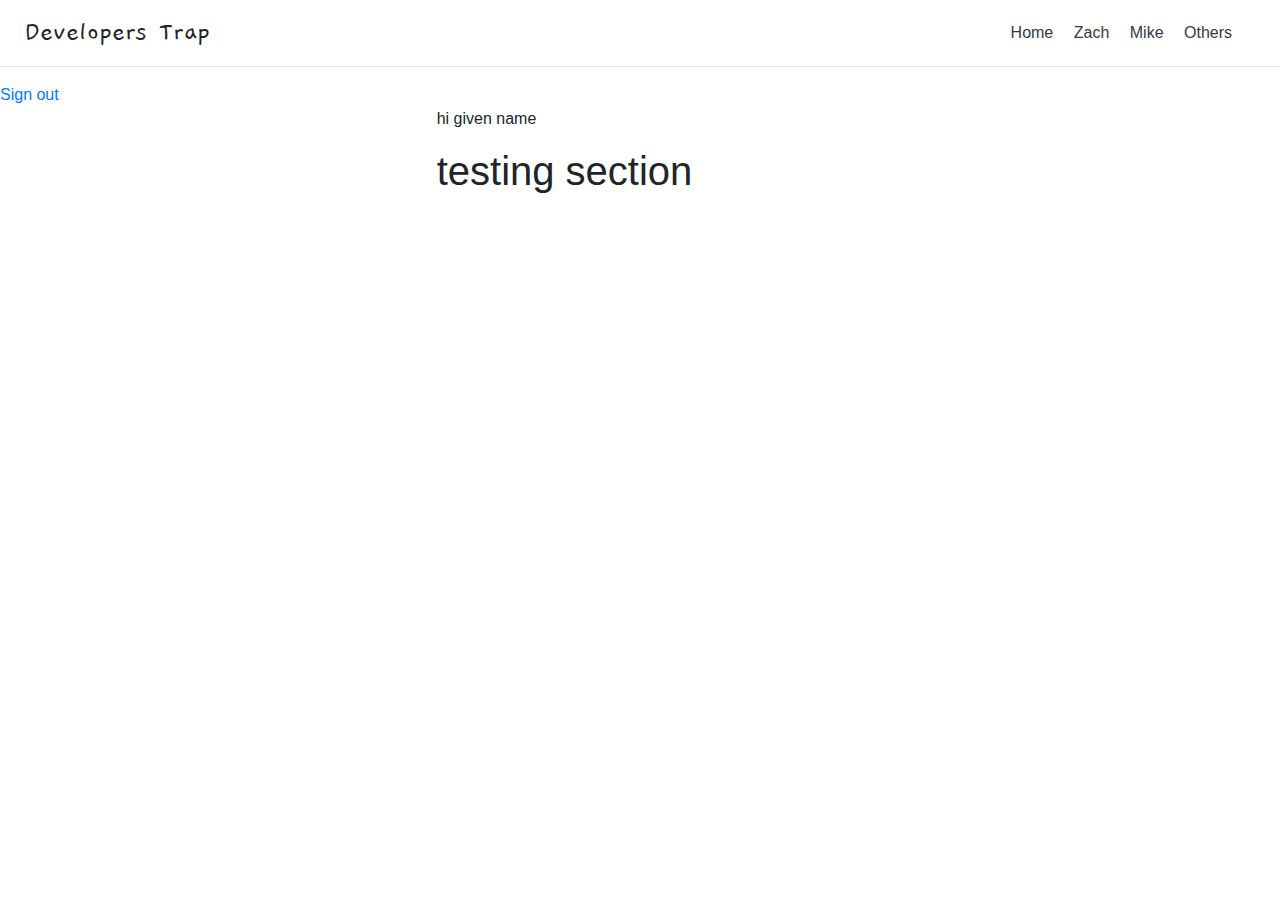
==== commit ec733cc8: "back to mchadeh!" ====
--- a/index.html
+++ b/index.html
@@ -1,171 +1,58 @@
-<!-- Hogarth Luna Test - Version 0.0.2 -->
-<!doctype html>
-<html lang="en">
+<!DOCTYPE html>
+<html>
+<head>
+	<!-- not needed but good for context -->
+	<title>Zach/Mike</title>
+	<!-- Required meta tags -->
+    <meta charset="utf-8">
+    <meta name="viewport" content="width=device-width, initial-scale=1, shrink-to-fit=no">
+    <!-- google sign in meta tags -->
+    <meta name="google-signin-scope" content="profile email">
+    <meta name="google-signin-client_id" content="632658090971-m0qick610c0gpn5gsubn0ubsr9m8pthe.apps.googleusercontent.com">
+	<!-- adding the custom css file -->
+	<link rel="stylesheet" type="text/css" href="style.css">
+	<!-- adding bootstrap styles with this tag -->
+	<link rel="stylesheet" href="https://maxcdn.bootstrapcdn.com/bootstrap/4.0.0/css/bootstrap.min.css" integrity="sha384-Gn5384xqQ1aoWXA+058RXPxPg6fy4IWvTNh0E263XmFcJlSAwiGgFAW/dAiS6JXm" crossorigin="anonymous">
+	<!-- adding a google font  -->
+	<link href="https://fonts.googleapis.com/css?family=Gaegu:300" rel="stylesheet">
+	<!-- adding google sign in api -->
+	<script src="https://apis.google.com/js/platform.js" async defer></script>
+</head>
+<body>
 
-<head>
-    <meta charset="utf-8">
-    <title>Luna - The exploration of the moon - Test</title>
-    <meta name="viewport" content="width=device-width, initial-scale=1">
-    <meta http-equiv="X-UA-Compatible" content="IE=edge">
-    <meta name="description" content="Luna - The exploration of the moon - Test">
-    <meta property="og:title" content="Luna - The exploration of the moon - Test">
-    <meta property="og:description" content="Luna - The exploration of the moon - Test">
-    <meta name="format-detection" content="telephone=no">
-    <link rel="icon" type="image/png" href="/favicon/favicon_32x32.png" sizes="32x32">
-    <link rel="icon" type="image/png" href="/favicon/favicon_16x16.png" sizes="16x16">
-    
-    <link rel="stylesheet" href="css/style.css" />
-    <link rel="stylesheet" type="text/css" href="css/custom.css">
-</head>
+<div class="d-flex flex-column flex-md-row align-items-center p-3 px-md-4 mb-3 bg-white border-bottom box-shadow" style="background-color: white;">
+      <h3 class="my-0 mr-md-auto font-weight-normal" style="font-family: Gaegu;">Developers Trap</h3>
+      <nav class="my-2 my-md-0 mr-md-3">
+        <a class="p-2 text-dark" href="#">Home</a>
+        <a class="p-2 text-dark" href="#">Zach</a>
+        <a class="p-2 text-dark" href="#">Mike</a>
+        <a class="p-2 text-dark" href="#">Others</a>
+      </nav>
+      <div class="g-signin2" data-onsuccess="onSignIn"></div>
+</div>
 
-<body class='home'>
 
-    <div class="hero-container">
-        <section class="hero hero-unit-final-frontier">
-                <figure class="hero-image"></figure>
-                <div class="hero-copy">
-                    <h2>Space</h2>
-                    <h3>The final frontier.</h3>
-                </div>
-        </section>
-    </div>
-    <div class="secondary-hero-container">
-        <section class="hero hero-unit-moon-exploration">
-        <figure class="hero-image"></figure>
-        <div class="hero-copy">
-            <h2>Luna</h2>
-            <h3>The Exploration of the moon.</h3>
-        </div>
-        </section>
-    </div>
-    <div class="row">
-    <section class="timeline">
-        <div class="container">
-            <div class="row">
-                <div class="col-12">
-                    <h2 class='section-headline'>The Timeline</h2>
-                </div>
-            </div>
-            <div class="row">
-                <div class="col-12 col-lg-6">
-                    <div class="timeline-item timeline-1">
-                        <img src="images/timeline/pioneer.jpg" width='240' alt="Pioneer 0" class="timeline-item-image">
-                        <div class="timeline-item-content">
-                            <h3>Pioneer 0</h3>
-                            <time>17 August 1958</time>
-                            <p>Pioneer 0 was a failed United States space probe that was designed to go into orbit around the Moon, carrying a television camera, a micrometeorite detector and a magnetometer, as part of the first International Geophysical.</p>
-                        </div>
-                    </div>
-                    <div class="timeline-item timeline-2">
-                        <img src="images/timeline/luna-1.jpg" width='240' alt="Luna E-1 No.1" class="timeline-item-image">
-                        <div class="timeline-item-content">
-                            <h3>Luna E-1 No.1</h3>
-                            <time>23 September 1958</time>
-                            <p>Luna E-1 No.1, sometimes identified by NASA as Luna 1958A, was a Soviet Luna E-1 spacecraft which was intended to impact the Moon. It did not accomplish this objective as it was lost in a launch failure. It was the first of four E-1 missions to be launched.
-                                <br/> Luna E-1 No.1 was a 361-kilogram (796 lb) spacecraft which marked the first Soviet attempt to send a spacecraft to the Moon. It was also the first mission of the Luna programme. The spacecraft was intended to release 1 kilogram (2.2 lb) of sodium, in order to create a "comet" of the metal which could be observed from Earth, allowing the spacecraft to be tracked.</p>
-                        </div>
-                    </div>
-                    <div class="timeline-item timeline-3">
-                        <img src="images/timeline/apollo-11.jpg" width='240' alt="Apollo 11" class="timeline-item-image">
-                        <div class="timeline-item-content">
-                            <h3>Apollo 11</h3>
-                            <time>16 July 1969</time>
-                            <p>Apollo 11 was the spaceflight that landed the first two humans on the Moon. Mission commander Neil Armstrong and pilot Buzz Aldrin, both American, landed the lunar module Eagle on July 20, 1969, at 20:18 UTC. Armstrong became the first human to step onto the lunar surface six hours after landing on July 21 at 02:56:15 UTC; Aldrin joined him about 20 minutes later. They spent about two and a quarter hours together outside the spacecraft, and collected 47.5 pounds (21.5 kg) of lunar material to bring back to Earth. Michael Collins piloted the command module Columbia alone in lunar orbit while they were on the Moon's surface. Armstrong and Aldrin spent just under a day on the lunar surface before rejoining Columbia in lunar orbit.</p>
-                        </div>
-                    </div>
-                </div>
-                <div class="col-12 col-lg-6">
-                    <div class="timeline-item timeline-4">
-                        <img src="images/timeline/luna-24.jpg" width='240' alt="Luna 24" class="timeline-item-image">
-                        <div class="timeline-item-content">
-                            <h3>Luna 24</h3>
-                            <time>9 August 1976</time>
-                            <p>Luna 24 was an unmanned space mission of the Soviet Union's Luna programme. The last of the Luna series of spacecraft, the mission of the Luna 24 probe was the third Soviet mission to retrieve lunar soil samples from the Earth's moon (the first two sample return missions were Luna 16 and Luna 20). The spacecraft orbital dry mass was 4,800 kg (10,600 lb).</p>
-                        </div>
-                    </div>
-                    <div class="timeline-item timeline-5">
-                        <img src="images/timeline/hiten.jpg" width='240' alt="Hiten" class="timeline-item-image">
-                        <div class="timeline-item-content">
-                            <h3>Hiten</h3>
-                            <time>24 January 1990</time>
-                            <p>The Hiten Spacecraft, given the English name Celestial Maiden and known before launch as MUSES-A (Mu Space Engineering Spacecraft A), part of the MUSES Program, was built by the Institute of Space and Astronautical Science of Japan and launched on January 24, 1990. It was Japan's first lunar probe, the first robotic lunar probe since the Soviet Union's Luna 24 in 1976, and the first lunar probe launched by a country other than the Soviet Union or the United States.
-                                <br/> Hiten was to be placed into a highly elliptical Earth orbit with an apogee of 476,000 km, which would swing past the Moon. However, the injection took place with a delta-v deficit of 50 m/s, resulting in an apogee of only 290,000 km.</p>
-                        </div>
-                    </div>
-                    <div class="timeline-item timeline-6">
-                        <img src="images/timeline/artemis.jpg" width='240' alt="ARTEMIS" class="timeline-item-image">
-                        <div class="timeline-item-content">
-                            <h3>ARTEMIS</h3>
-                            <time>Spring 2010</time>
-                            <p>The Time History of Events and Macroscale Interactions during Substorms (THEMIS) mission began in February 2007 as a constellation of five NASA satellites (THEMIS A through THEMIS E) to study energy releases from Earth's magnetosphere known as substorms, magnetic phenomena that intensify auroras near Earth's poles. The name of the mission is an acronym alluding to the Titan, Themis.
-                                <br> Three of the satellites orbit the Earth within the magnetosphere, while two have been moved into orbit around the Moon. Those two were renamed ARTEMIS for Acceleration, Reconnection, Turbulence and Electrodynamics of the Moon’s Interaction with the Sun. THEMIS B became ARTEMIS P1 and THEMIS C became ARTEMIS P2.</p>
-                        </div>
-                    </div>
-                </div>
-            </div>
-        </div>
-    </section>
-    </div>
-    <div class="row">
-    <section class="gallery">
-        <div class="container">
-            <div>
-                <div class="col-12">
-                    <h2 class='section-headline'>The Gallery</h2>
-                </div>
-            </div>
-            <div class="row">
-                <div class="col-12">
-                    <div class="gallery-grid">
-                        <div class="gallery-photo grid-third grid-left">
-                            <figure class='image-moon-1'></figure>
-                        </div>
-                        <div class="gallery-photo grid-two-third grid-right">
-                            <figure class='image-moon-2'></figure>
-                        </div>
-                        <div class="gallery-photo grid-two-third grid-left">
-                            <figure class='image-moon-3'></figure>
-                        </div>
-                        <div class="gallery-photo grid-third grid-right">
-                            <figure class='image-moon-4'></figure>
-                        </div>
-                        <div class="gallery-photo grid-third grid-left">
-                            <figure class='image-moon-5'></figure>
-                        </div>
-                        <div class="gallery-photo grid-two-third grid-right">
-                            <figure class='image-moon-6'></figure>
-                        </div>
-                        <div class="gallery-photo grid-half grid-left small-hide">
-                            <figure class='image-moon-7'></figure>
-                        </div>
-                        <div class="gallery-photo grid-half grid-right small-hide">
-                            <figure class='image-moon-8'></figure>
-                        </div>
-                        <div class="gallery-photo grid-third grid-left">
-                            <figure class='image-moon-9'></figure>
-                        </div>
-                        <div class="gallery-photo grid-two-third grid-right">
-                            <figure class='image-moon-10'></figure>
-                        </div>
-                    </div>
-                </div>
-            </div>
-        </div>
-    </section>
-    </div>
-    <div class="row">
-    <footer class='footer'>
-        <div class="container">
-            <div class="row">
-                <div class="col-12">
-                    <ul class='footer-list'>
-                        <li class='footer-list-item'>Images are from <a href="https://en.wikipedia.org/wiki/Main_Page" target="_blank">Wikipedia</a> and <a href="https://unsplash.com/" target="_blank">unsplash</a></li>
-                    </ul>
-                </div>
-            </div>
-        </div>
-    </footer>
-    </div>
+
+<a href="#" onclick="signOut();">Sign out</a>
+
+<div class="row">
+  <div class="col-md-4">
+  </div>
+  <div class="col-md-8">
+
+  	<p>hi given name</p>
+  	<h1>testing section</h1>
+  </div>
+</div>
+
+
+
+<!-- adding custom js file -->
+<script type="text/javascript" src="main.js"></script>
+<!-- Adding bootstrap v4 to be able to work here -->
+<script src="https://code.jquery.com/jquery-3.2.1.slim.min.js" integrity="sha384-KJ3o2DKtIkvYIK3UENzmM7KCkRr/rE9/Qpg6aAZGJwFDMVNA/GpGFF93hXpG5KkN" crossorigin="anonymous"></script>
+<script src="https://cdnjs.cloudflare.com/ajax/libs/popper.js/1.12.9/umd/popper.min.js" integrity="sha384-ApNbgh9B+Y1QKtv3Rn7W3mgPxhU9K/ScQsAP7hUibX39j7fakFPskvXusvfa0b4Q" crossorigin="anonymous"></script>
+<script src="https://maxcdn.bootstrapcdn.com/bootstrap/4.0.0/js/bootstrap.min.js" integrity="sha384-JZR6Spejh4U02d8jOt6vLEHfe/JQGiRRSQQxSfFWpi1MquVdAyjUar5+76PVCmYl" crossorigin="anonymous"></script>
+
 </body>
-
-</html>
+</html>--- a/style.css
+++ b/style.css
@@ -0,0 +1,4 @@
+body{
+	margin: 0px;
+	padding: 0px;
+}
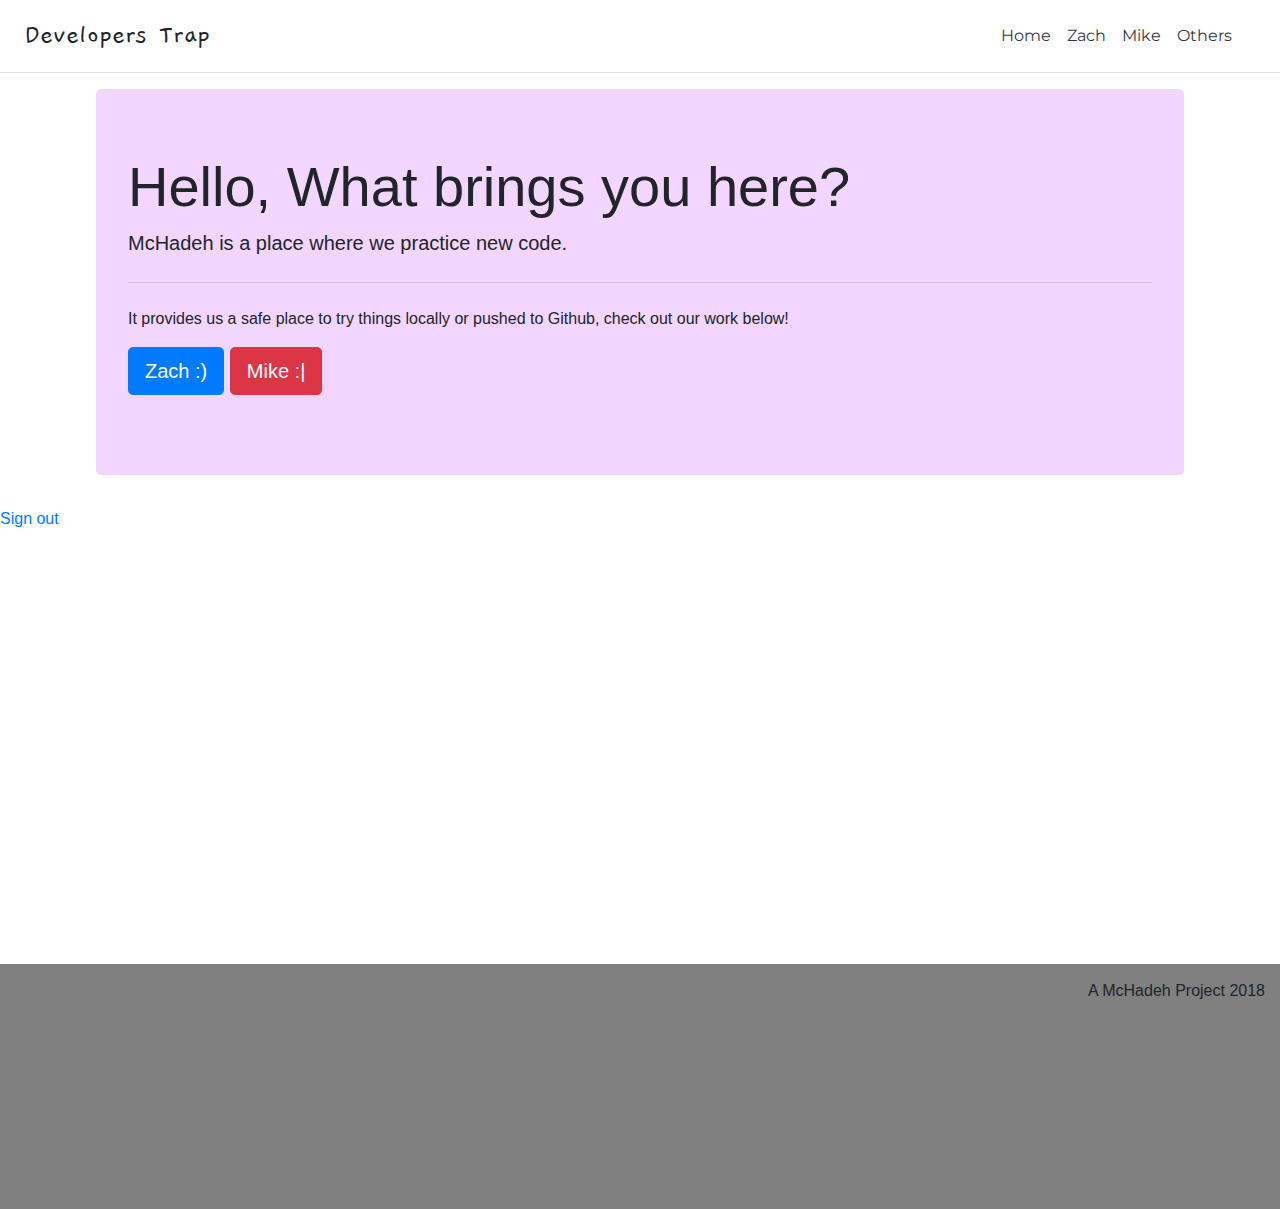
==== commit e8ab68f8: "imgs, mike, zach, and css" ====
--- a/index.html
+++ b/index.html
@@ -2,7 +2,10 @@
 <html>
 <head>
 	<!-- not needed but good for context -->
-	<title>Zach/Mike</title>
+	<title>Dev Trap</title>
+    <!-- Adding a favicon. (little icon on tab btn)  -->
+    <link rel="shortcut icon" type="image/png" href="t_fav.jpeg"/>
+    <link rel="shortcut icon" type="image/png" href="">
 	<!-- Required meta tags -->
     <meta charset="utf-8">
     <meta name="viewport" content="width=device-width, initial-scale=1, shrink-to-fit=no">
@@ -15,35 +18,57 @@
 	<link rel="stylesheet" href="https://maxcdn.bootstrapcdn.com/bootstrap/4.0.0/css/bootstrap.min.css" integrity="sha384-Gn5384xqQ1aoWXA+058RXPxPg6fy4IWvTNh0E263XmFcJlSAwiGgFAW/dAiS6JXm" crossorigin="anonymous">
 	<!-- adding a google font  -->
 	<link href="https://fonts.googleapis.com/css?family=Gaegu:300" rel="stylesheet">
+    <link href="https://fonts.googleapis.com/css?family=Montserrat" rel="stylesheet">
 	<!-- adding google sign in api -->
 	<script src="https://apis.google.com/js/platform.js" async defer></script>
+    <!-- adding jquery -->
+    <script src="https://ajax.googleapis.com/ajax/libs/jquery/3.3.1/jquery.min.js"></script>
 </head>
 <body>
 
 <div class="d-flex flex-column flex-md-row align-items-center p-3 px-md-4 mb-3 bg-white border-bottom box-shadow" style="background-color: white;">
       <h3 class="my-0 mr-md-auto font-weight-normal" style="font-family: Gaegu;">Developers Trap</h3>
-      <nav class="my-2 my-md-0 mr-md-3">
-        <a class="p-2 text-dark" href="#">Home</a>
-        <a class="p-2 text-dark" href="#">Zach</a>
-        <a class="p-2 text-dark" href="#">Mike</a>
+      <nav class="my-2 my-md-0 mr-md-3 nav">
+        <a class="p-2 text-dark" href="index.html">Home</a>
+        <a class="p-2 text-dark" href="zach.html">Zach</a>
+        <a class="p-2 text-dark" href="mike.html">Mike</a>
         <a class="p-2 text-dark" href="#">Others</a>
       </nav>
       <div class="g-signin2" data-onsuccess="onSignIn"></div>
 </div>
 
+<!-- copy and paste from here up to keep the same header/nav for all pages -->
+
+<div class="wrapper">
+
+    <div class="jumbotron">
+      <h1 class="display-4">Hello, What brings you here?</h1>
+      <p class="lead">McHadeh is a place where we practice new code.</p>
+      <hr class="my-4">
+      <p>It provides us a safe place to try things locally or pushed to Github, check out our work below!</p>
+      <p class="lead">
+        <a class="btn btn-primary btn-lg" href="zach.html" role="button">Zach :)</a>
+        <a class="btn btn-danger btn-lg" href="mike.html" role="button">Mike :|</a>
+      </p>
+    </div>
+
+
+
 
 
 <a href="#" onclick="signOut();">Sign out</a>
 
-<div class="row">
-  <div class="col-md-4">
-  </div>
-  <div class="col-md-8">
 
-  	<p>hi given name</p>
-  	<h1>testing section</h1>
-  </div>
+
+
+<!-- ending the wrapper class -->
 </div>
+
+<!-- copy and paste from here down to keep same footer for all pages.  -->
+<footer>
+    <p>A McHadeh Project 2018</p>
+</footer>
+
 
 
 
--- a/style.css
+++ b/style.css
@@ -1,4 +1,46 @@
-body{
-	margin: 0px;
-	padding: 0px;
+html, body {
+  height: 100%;
+  margin: 0;
 }
+nav{
+	font-family: 'Montserrat', sans-serif;
+}
+footer{
+	width: 100%;
+	height: 245px;
+	background-color: grey;
+	margin-top: 25px;
+}
+footer p{
+	float: right;
+	padding: 15px;
+}
+html, body {
+  height: 100%;
+  margin: 0;
+}
+.wrapper {
+  min-height: 100%;
+  margin-bottom: -50px;
+}
+.jumbotron{
+	width: 85%;
+	margin: auto;
+	/*!important is overriding bootstrap CSS */
+	background-color: #f3d6ff !important;
+}
+.carousel{
+	width: 90%;
+	margin: auto;
+}
+.carousel-inner {
+    width: 90%;
+    height: 350px;
+}
+.carousel-inner img{
+    width: 100%;
+    background-size: 100% 100%;
+}
+.zmcJumbo{
+	background-color: #acefef !important;
+}